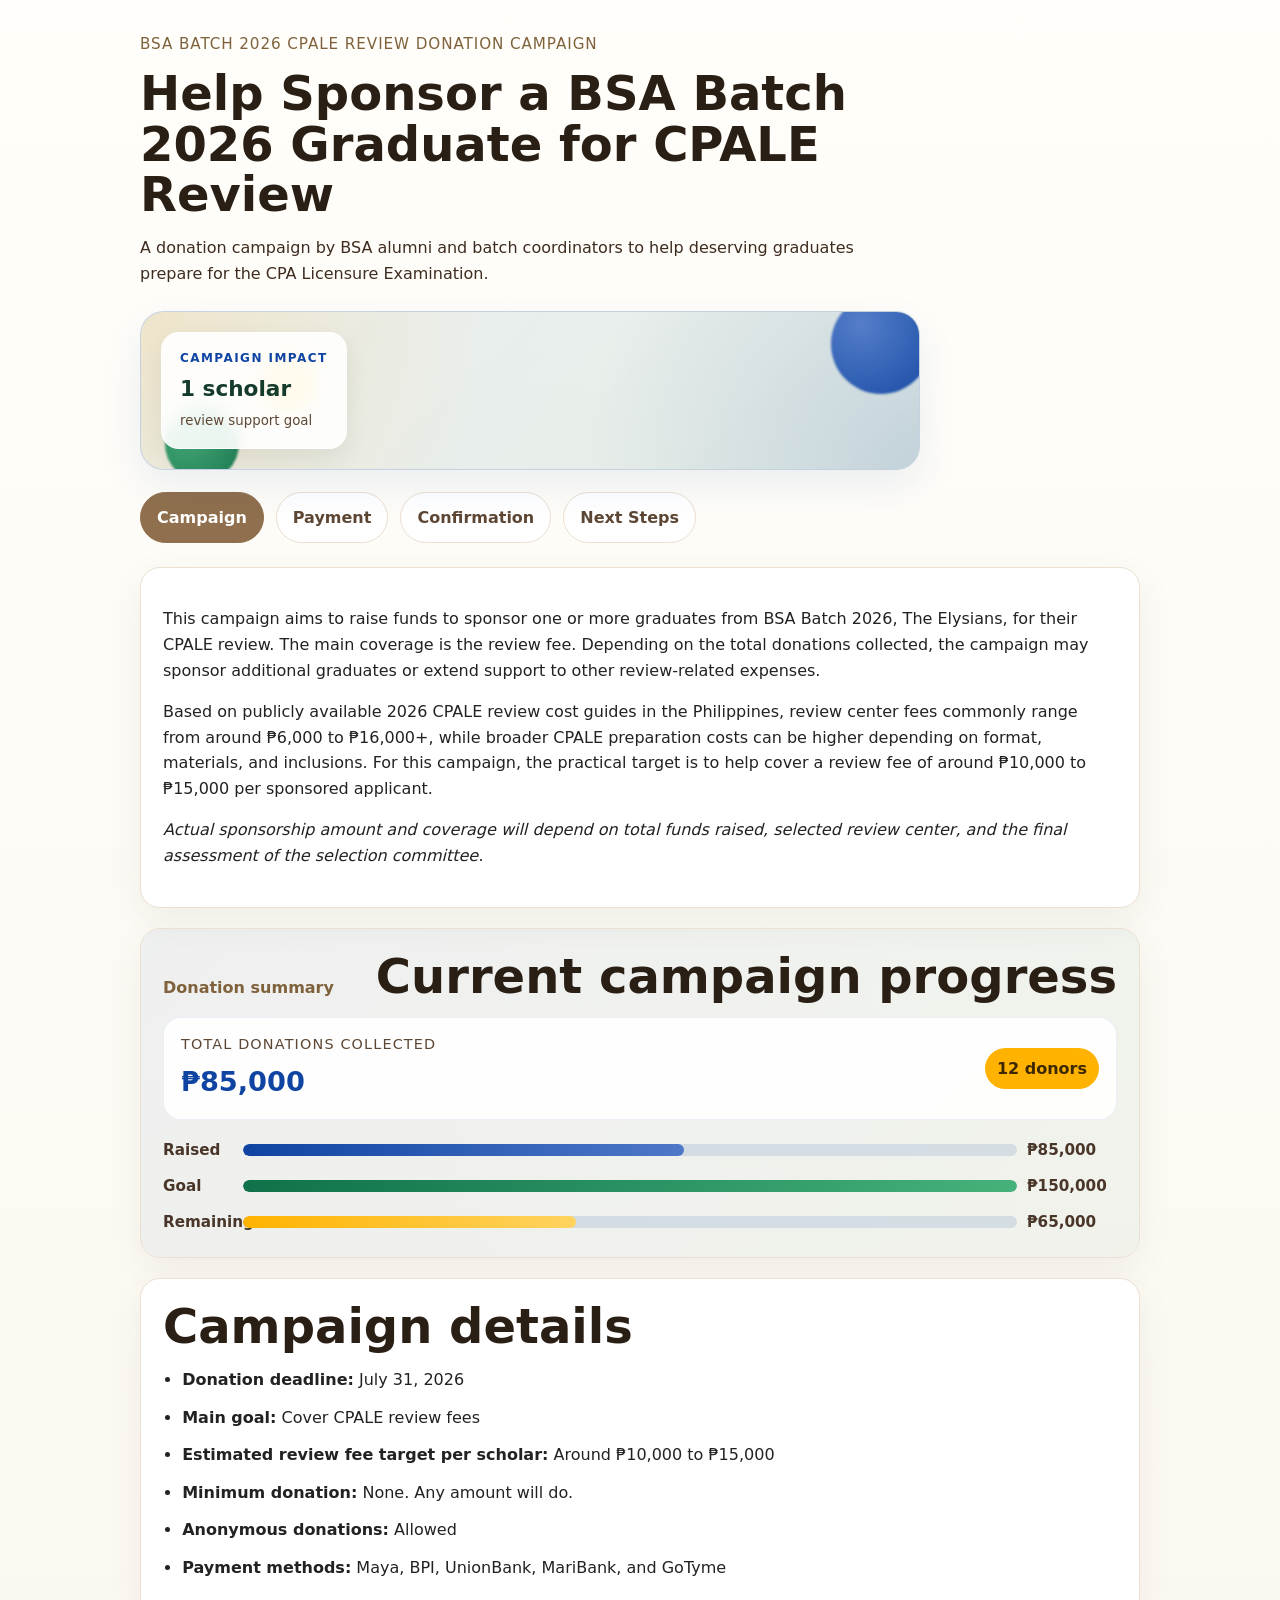
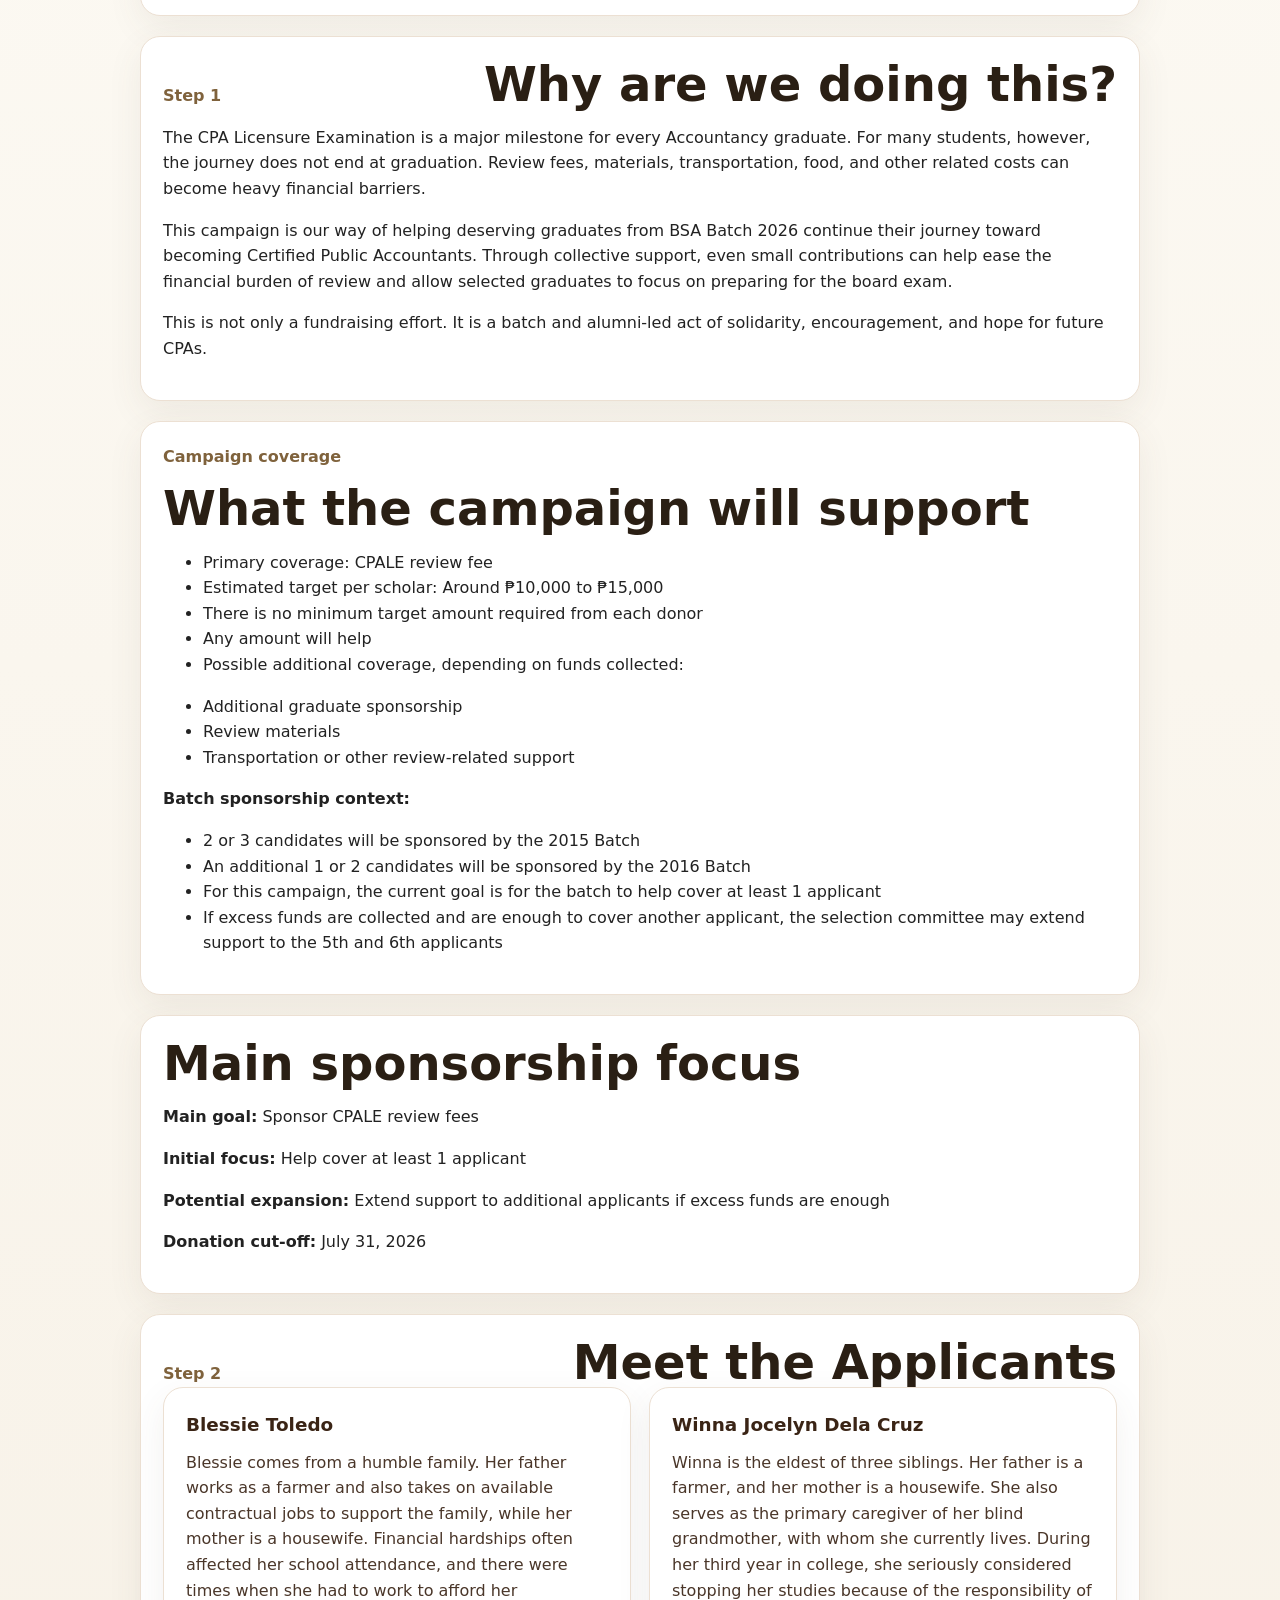
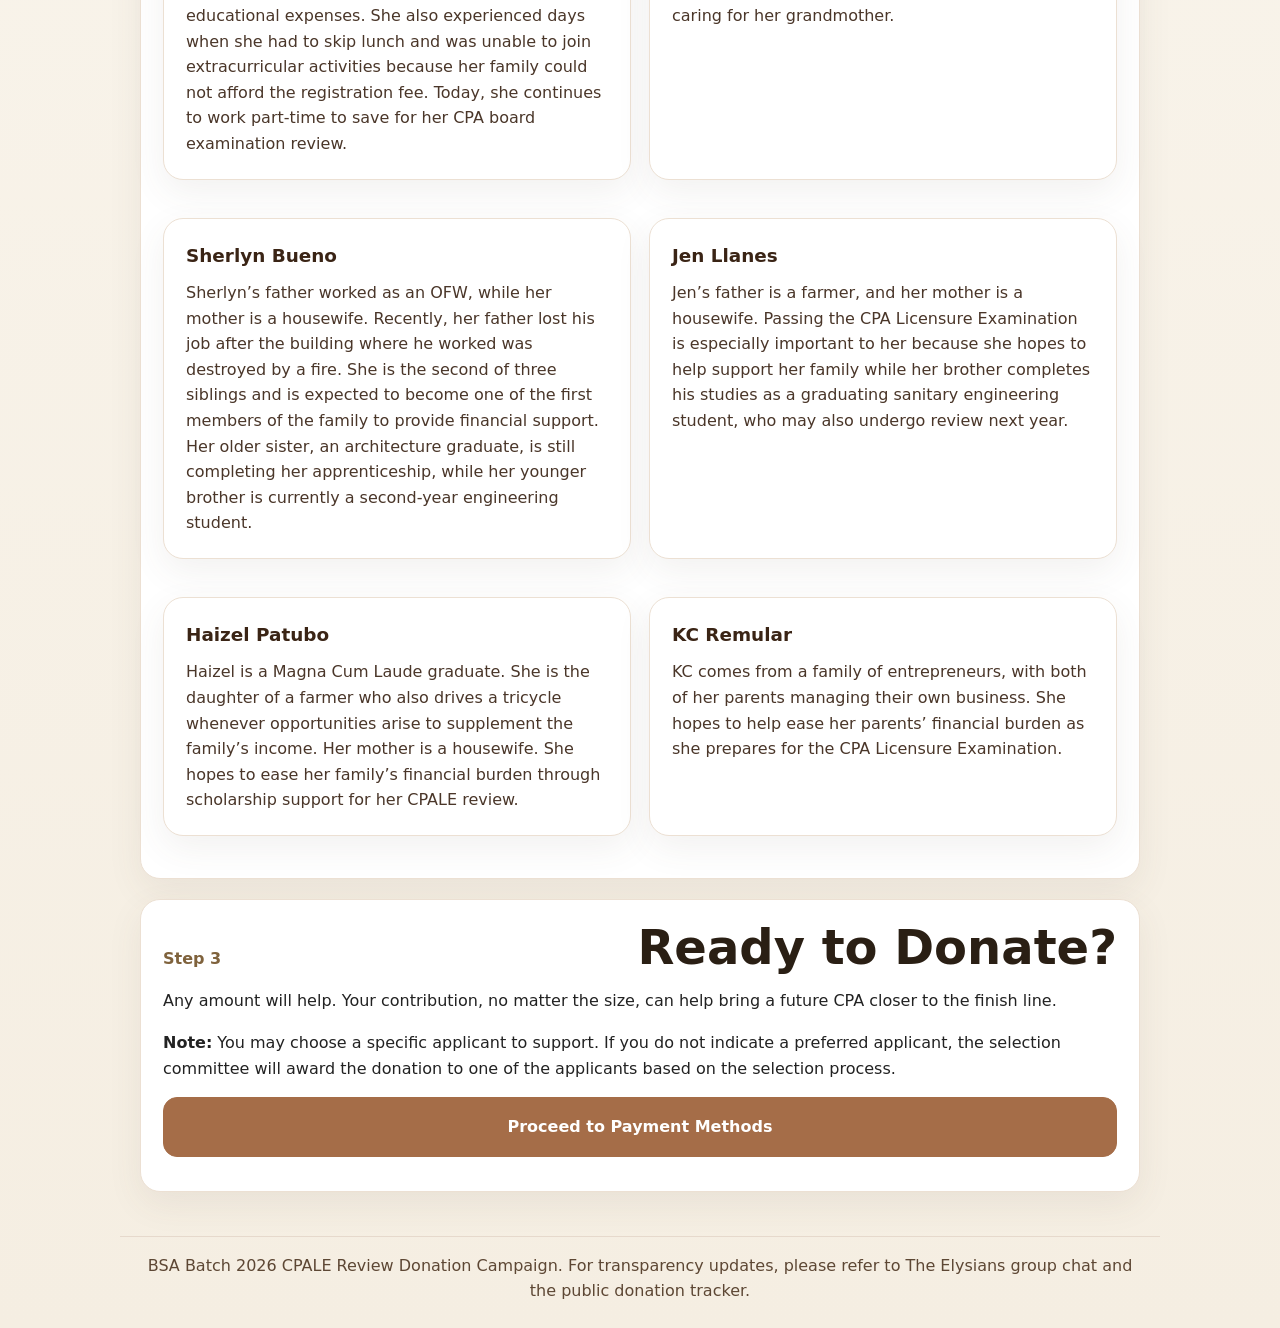
==== index.html @ ae60ab7c "Add donation summary section with progress indicators and styling" ====
<!DOCTYPE html>
<html lang="en">
<head>
  <meta charset="UTF-8" />
  <meta name="viewport" content="width=device-width, initial-scale=1.0" />
  <title>BSA Batch 2026 CPALE Review Donation Campaign</title>
  <link rel="stylesheet" href="styles.css" />
</head>
<body>
  <header class="page-header">
    <div class="page-brand">
      <p class="eyebrow">BSA Batch 2026 CPALE Review Donation Campaign</p>
      <h1>Help Sponsor a BSA Batch 2026 Graduate for CPALE Review</h1>
      <p class="lead">A donation campaign by BSA alumni and batch coordinators to help deserving graduates prepare for the CPA Licensure Examination.</p>

      <div class="hero-graphic" aria-hidden="true">
        <div class="hero-graphic__orb hero-graphic__orb--blue"></div>
        <div class="hero-graphic__orb hero-graphic__orb--green"></div>
        <div class="hero-graphic__orb hero-graphic__orb--gold"></div>
        <div class="hero-graphic__panel">
          <span class="panel-label">Campaign impact</span>
          <strong>1 scholar</strong>
          <small>review support goal</small>
        </div>
      </div>
    </div>
    <nav class="page-nav" aria-label="Primary site navigation">
      <a href="index.html" class="active">Campaign</a>
      <a href="payment.html">Payment</a>
      <a href="confirmation.html">Confirmation</a>
      <a href="next-steps.html">Next Steps</a>
    </nav>
  </header>

  <main class="page-content">
    <section class="info-card">
      <p>This campaign aims to raise funds to sponsor one or more graduates from BSA Batch 2026, The Elysians, for their CPALE review. The main coverage is the review fee. Depending on the total donations collected, the campaign may sponsor additional graduates or extend support to other review-related expenses.</p>
      <p>Based on publicly available 2026 CPALE review cost guides in the Philippines, review center fees commonly range from around ₱6,000 to ₱16,000+, while broader CPALE preparation costs can be higher depending on format, materials, and inclusions. For this campaign, the practical target is to help cover a review fee of around ₱10,000 to ₱15,000 per sponsored applicant.</p>
      <p><em>Actual sponsorship amount and coverage will depend on total funds raised, selected review center, and the final assessment of the selection committee.</em></p>
    </section>

    <section class="section-card donation-summary">
      <div class="section-header">
        <span class="step-label">Donation summary</span>
        <h2>Current campaign progress</h2>
      </div>
      <div class="summary-highlight">
        <div>
          <p class="summary-label">Total donations collected</p>
          <h3>₱85,000</h3>
        </div>
        <div class="summary-pill">12 donors</div>
      </div>

      <div class="summary-chart" aria-label="Donation progress bars">
        <div class="summary-row">
          <span>Raised</span>
          <div class="bar-track"><div class="bar-fill bar-fill--blue" style="width: 57%"></div></div>
          <strong>₱85,000</strong>
        </div>
        <div class="summary-row">
          <span>Goal</span>
          <div class="bar-track"><div class="bar-fill bar-fill--green" style="width: 100%"></div></div>
          <strong>₱150,000</strong>
        </div>
        <div class="summary-row">
          <span>Remaining</span>
          <div class="bar-track"><div class="bar-fill bar-fill--gold" style="width: 43%"></div></div>
          <strong>₱65,000</strong>
        </div>
      </div>
    </section>

    <section class="info-card">
      <h2>Campaign details</h2>
      <ul>
        <li><strong>Donation deadline:</strong> July 31, 2026</li>
        <li><strong>Main goal:</strong> Cover CPALE review fees</li>
        <li><strong>Estimated review fee target per scholar:</strong> Around ₱10,000 to ₱15,000</li>
        <li><strong>Minimum donation:</strong> None. Any amount will do.</li>
        <li><strong>Anonymous donations:</strong> Allowed</li>
        <li><strong>Payment methods:</strong> Maya, BPI, UnionBank, MariBank, and GoTyme</li>
      </ul>
    </section>

    <section class="section-card">
      <div class="section-header">
        <span class="step-label">Step 1</span>
        <h2>Why are we doing this?</h2>
      </div>
      <p>The CPA Licensure Examination is a major milestone for every Accountancy graduate. For many students, however, the journey does not end at graduation. Review fees, materials, transportation, food, and other related costs can become heavy financial barriers.</p>
      <p>This campaign is our way of helping deserving graduates from BSA Batch 2026 continue their journey toward becoming Certified Public Accountants. Through collective support, even small contributions can help ease the financial burden of review and allow selected graduates to focus on preparing for the board exam.</p>
      <p>This is not only a fundraising effort. It is a batch and alumni-led act of solidarity, encouragement, and hope for future CPAs.</p>
    </section>

    <section class="section-card">
      <div class="section-header">
        <span class="step-label">Campaign coverage</span>
        <h2>What the campaign will support</h2>
      </div>
      <ul>
        <li>Primary coverage: CPALE review fee</li>
        <li>Estimated target per scholar: Around ₱10,000 to ₱15,000</li>
        <li>There is no minimum target amount required from each donor</li>
        <li>Any amount will help</li>
        <li>Possible additional coverage, depending on funds collected:</li>
      </ul>
      <ul>
        <li>Additional graduate sponsorship</li>
        <li>Review materials</li>
        <li>Transportation or other review-related support</li>
      </ul>
      <p><strong>Batch sponsorship context:</strong></p>
      <ul>
        <li>2 or 3 candidates will be sponsored by the 2015 Batch</li>
        <li>An additional 1 or 2 candidates will be sponsored by the 2016 Batch</li>
        <li>For this campaign, the current goal is for the batch to help cover at least 1 applicant</li>
        <li>If excess funds are collected and are enough to cover another applicant, the selection committee may extend support to the 5th and 6th applicants</li>
      </ul>
    </section>

    <section class="info-card">
      <h2>Main sponsorship focus</h2>
      <p><strong>Main goal:</strong> Sponsor CPALE review fees</p>
      <p><strong>Initial focus:</strong> Help cover at least 1 applicant</p>
      <p><strong>Potential expansion:</strong> Extend support to additional applicants if excess funds are enough</p>
      <p><strong>Donation cut-off:</strong> July 31, 2026</p>
    </section>

    <section class="section-card">
      <div class="section-header">
        <span class="step-label">Step 2</span>
        <h2>Meet the Applicants</h2>
      </div>
      <div class="applicant-grid">
        <article class="applicant-card">
          <h3>Blessie Toledo</h3>
          <p>Blessie comes from a humble family. Her father works as a farmer and also takes on available contractual jobs to support the family, while her mother is a housewife. Financial hardships often affected her school attendance, and there were times when she had to work to afford her educational expenses. She also experienced days when she had to skip lunch and was unable to join extracurricular activities because her family could not afford the registration fee. Today, she continues to work part-time to save for her CPA board examination review.</p>
        </article>
        <article class="applicant-card">
          <h3>Winna Jocelyn Dela Cruz</h3>
          <p>Winna is the eldest of three siblings. Her father is a farmer, and her mother is a housewife. She also serves as the primary caregiver of her blind grandmother, with whom she currently lives. During her third year in college, she seriously considered stopping her studies because of the responsibility of caring for her grandmother.</p>
        </article>
        <article class="applicant-card">
          <h3>Sherlyn Bueno</h3>
          <p>Sherlyn’s father worked as an OFW, while her mother is a housewife. Recently, her father lost his job after the building where he worked was destroyed by a fire. She is the second of three siblings and is expected to become one of the first members of the family to provide financial support. Her older sister, an architecture graduate, is still completing her apprenticeship, while her younger brother is currently a second-year engineering student.</p>
        </article>
        <article class="applicant-card">
          <h3>Jen Llanes</h3>
          <p>Jen’s father is a farmer, and her mother is a housewife. Passing the CPA Licensure Examination is especially important to her because she hopes to help support her family while her brother completes his studies as a graduating sanitary engineering student, who may also undergo review next year.</p>
        </article>
        <article class="applicant-card">
          <h3>Haizel Patubo</h3>
          <p>Haizel is a Magna Cum Laude graduate. She is the daughter of a farmer who also drives a tricycle whenever opportunities arise to supplement the family’s income. Her mother is a housewife. She hopes to ease her family’s financial burden through scholarship support for her CPALE review.</p>
        </article>
        <article class="applicant-card">
          <h3>KC Remular</h3>
          <p>KC comes from a family of entrepreneurs, with both of her parents managing their own business. She hopes to help ease her parents’ financial burden as she prepares for the CPA Licensure Examination.</p>
        </article>
      </div>
    </section>

    <section class="section-card">
      <div class="section-header">
        <span class="step-label">Step 3</span>
        <h2>Ready to Donate?</h2>
      </div>
      <p>Any amount will help. Your contribution, no matter the size, can help bring a future CPA closer to the finish line.</p>
      <p><strong>Note:</strong> You may choose a specific applicant to support. If you do not indicate a preferred applicant, the selection committee will award the donation to one of the applicants based on the selection process.</p>
      <div class="button-group">
        <a class="primary-button" href="payment.html">Proceed to Payment Methods</a>
      </div>
    </section>
  </main>

  <footer class="site-footer">
    <p>BSA Batch 2026 CPALE Review Donation Campaign. For transparency updates, please refer to The Elysians group chat and the public donation tracker.</p>
  </footer>
  <script src="script.js"></script>
</body>
</html>
---- styles.css ----
:root {
  color-scheme: light;
  font-family: Inter, system-ui, -apple-system, BlinkMacSystemFont, "Segoe UI", sans-serif;
  font-size: 16px;
  line-height: 1.6;
  color: #222;
  background: #faf7f0;
}

* {
  box-sizing: border-box;
}

body {
  margin: 0;
  min-height: 100vh;
  background: linear-gradient(180deg, #fffefa 0%, #f5eee2 100%);
}

img {
  max-width: 100%;
  display: block;
}

a {
  color: inherit;
  text-decoration: none;
}

.page-header,
.page-content,
.site-footer {
  width: min(100%, 1040px);
  margin: 0 auto;
  padding: 24px 20px;
}

.page-header {
  padding-top: 32px;
}

.page-brand {
  max-width: 780px;
}

.hero-graphic {
  position: relative;
  display: flex;
  align-items: center;
  margin-top: 24px;
  padding: 20px;
  min-height: 150px;
  border: 1px solid rgba(15, 68, 162, 0.16);
  border-radius: 24px;
  background: linear-gradient(135deg, rgba(15, 68, 162, 0.08), rgba(15, 113, 73, 0.1));
  overflow: hidden;
  box-shadow: 0 16px 40px rgba(15, 68, 162, 0.08);
}

.hero-graphic::before {
  content: "";
  position: absolute;
  inset: 0;
  background: radial-gradient(circle at top left, rgba(255, 179, 0, 0.16), transparent 44%), radial-gradient(circle at bottom right, rgba(15, 68, 162, 0.16), transparent 42%);
  pointer-events: none;
}

.hero-graphic__orb {
  position: absolute;
  border-radius: 50%;
  opacity: 0.95;
  filter: blur(1px);
}

.hero-graphic__orb--blue {
  top: -18px;
  right: -12px;
  width: 100px;
  height: 100px;
  background: radial-gradient(circle at 30% 30%, #4e78c8, #0f44a2);
}

.hero-graphic__orb--green {
  bottom: -12px;
  left: 24px;
  width: 74px;
  height: 74px;
  background: radial-gradient(circle at 30% 30%, #43b27b, #0f7149);
}

.hero-graphic__orb--gold {
  top: 42px;
  left: 118px;
  width: 58px;
  height: 58px;
  background: radial-gradient(circle at 30% 30%, #ffd35f, #ffb300);
}

.hero-graphic__panel {
  position: relative;
  z-index: 1;
  display: inline-flex;
  flex-direction: column;
  gap: 4px;
  padding: 16px 18px;
  border-radius: 18px;
  border: 1px solid rgba(255, 255, 255, 0.75);
  background: rgba(255, 255, 255, 0.9);
  backdrop-filter: blur(8px);
  box-shadow: 0 10px 24px rgba(34, 34, 34, 0.08);
}

.panel-label {
  font-size: 0.75rem;
  font-weight: 700;
  letter-spacing: 0.12em;
  text-transform: uppercase;
  color: #0f44a2;
}

.hero-graphic__panel strong {
  font-size: 1.35rem;
  color: #153b2b;
}

.hero-graphic__panel small {
  color: #5d4734;
}

.eyebrow {
  margin: 0 0 12px;
  color: #7f623c;
  font-size: 0.95rem;
  letter-spacing: 0.06em;
  text-transform: uppercase;
}

.page-header h1,
.page-content h2 {
  margin: 0 0 16px;
  color: #2a1f14;
  font-size: clamp(2rem, 4vw, 3rem);
  line-height: 1.05;
}

.lead {
  margin: 0;
  color: #3e2c20;
  max-width: 740px;
  font-size: 1rem;
}

.page-nav {
  display: flex;
  flex-wrap: wrap;
  gap: 12px;
  margin-top: 22px;
}

.page-nav a {
  padding: 12px 16px;
  border-radius: 999px;
  background: #fff;
  border: 1px solid #ebdfd2;
  color: #5d4734;
  font-weight: 600;
}

.page-nav a.active,
.page-nav a:hover {
  background: #8f6f4d;
  color: #fff;
  border-color: #8f6f4d;
}

.page-content {
  padding-bottom: 24px;
}

.info-card,
.note-card,
.section-card,
.qr-card,
.contact-card,
.applicant-card {
  background: #fff;
  border: 1px solid #ece0d3;
  border-radius: 20px;
  box-shadow: 0 12px 35px rgba(84, 74, 67, 0.08);
  padding: 22px;
  margin-bottom: 20px;
}

.info-card h2,
.faq-section h2 {
  margin-top: 0;
}

.info-card ol,
.info-card ul,
.faq-answer {
  margin: 0;
  padding-left: 1.2rem;
}

.info-card li {
  margin-bottom: 0.75rem;
}

.card-grid,
.qr-grid,
.contact-grid,
.applicant-grid {
  display: grid;
  gap: 18px;
}

.applicant-grid {
  grid-template-columns: 1fr;
}

.qr-grid,
.contact-grid {
  grid-template-columns: 1fr;
}

.qr-card.large-card {
  text-align: center;
}

.qr-card img {
  border-radius: 16px;
  background: #f5efe6;
  margin-bottom: 16px;
  width: 100%;
  max-height: 340px;
  object-fit: contain;
}

.applicant-card h3,
.contact-card h3,
.qr-card h3 {
  margin: 0 0 10px;
  font-size: 1.15rem;
  color: #3a2415;
}

.applicant-card p,
.contact-card p,
.qr-card p,
.note-card p,
.faq-answer {
  margin: 0;
  color: #4a3629;
  font-size: 1rem;
}

.section-header {
  display: flex;
  justify-content: space-between;
  align-items: baseline;
  flex-wrap: wrap;
  gap: 14px;
}

.section-header h2 {
  margin-bottom: 0;
}

.step-label {
  color: #7f623c;
  font-weight: 700;
}

.button-group {
  display: flex;
  flex-direction: column;
  gap: 14px;
  margin: 10px 0 12px;
}

.donation-summary {
  background: linear-gradient(135deg, rgba(15, 68, 162, 0.06), rgba(15, 113, 73, 0.05));
}

.summary-highlight {
  display: flex;
  justify-content: space-between;
  align-items: center;
  gap: 16px;
  padding: 16px 18px;
  margin: 16px 0 18px;
  border-radius: 18px;
  background: rgba(255, 255, 255, 0.92);
  box-shadow: inset 0 0 0 1px rgba(15, 68, 162, 0.08);
}

.summary-label {
  margin: 0 0 4px;
  color: #5d4734;
  font-size: 0.9rem;
  text-transform: uppercase;
  letter-spacing: 0.08em;
}

.summary-highlight h3 {
  margin: 0;
  font-size: 1.7rem;
  color: #0f44a2;
}

.summary-pill {
  display: inline-flex;
  align-items: center;
  justify-content: center;
  padding: 8px 12px;
  border-radius: 999px;
  background: #ffb300;
  color: #3d2800;
  font-weight: 700;
  white-space: nowrap;
}

.summary-chart {
  display: grid;
  gap: 12px;
}

.summary-row {
  display: grid;
  grid-template-columns: 70px 1fr 90px;
  align-items: center;
  gap: 10px;
  font-size: 0.95rem;
  color: #4a3629;
}

.summary-row span {
  font-weight: 600;
}

.bar-track {
  width: 100%;
  height: 12px;
  border-radius: 999px;
  background: rgba(15, 68, 162, 0.12);
  overflow: hidden;
}

.bar-fill {
  display: block;
  height: 100%;
  border-radius: inherit;
}

.bar-fill--blue {
  background: linear-gradient(90deg, #0f44a2, #4e78c8);
}

.bar-fill--green {
  background: linear-gradient(90deg, #0f7149, #45b27b);
}

.bar-fill--gold {
  background: linear-gradient(90deg, #ffb300, #ffd35f);
}

.primary-button,
.secondary-button {
  display: inline-flex;
  align-items: center;
  justify-content: center;
  padding: 16px 20px;
  border-radius: 14px;
  font-weight: 700;
  text-align: center;
  min-height: 52px;
}

.primary-button {
  background: #a56d48;
  color: #fff;
  border: 1px solid #a56d48;
}

.secondary-button {
  background: #fff;
  color: #5d4734;
  border: 1px solid #d3b8a1;
}

.primary-button:hover,
.secondary-button:hover {
  opacity: 0.95;
}

.site-footer {
  text-align: center;
  color: #5d4734;
  border-top: 1px solid #e6d9cc;
  padding-top: 16px;
}

.faq-section {
  margin-top: 10px;
}

.faq-item {
  margin-bottom: 12px;
  border-radius: 16px;
  background: #fff;
  border: 1px solid #e8dbcf;
}

.faq-item button {
  width: 100%;
  padding: 18px 20px;
  border: none;
  border-radius: 16px;
  background: #f6ede4;
  color: #3c2718;
  font-size: 1rem;
  text-align: left;
  cursor: pointer;
}

.faq-item button:focus {
  outline: 3px solid #d1b39a;
}

.faq-answer {
  overflow: hidden;
  max-height: 0;
  transition: max-height 0.28s ease-in-out, padding 0.28s ease-in-out;
  padding: 0 20px;
}

.faq-item.open .faq-answer {
  max-height: 420px;
  padding: 14px 20px 20px;
}

footer.site-footer p {
  margin: 0;
}

@media (min-width: 760px) {
  .applicant-grid {
    grid-template-columns: repeat(2, minmax(0, 1fr));
  }

  .qr-grid,
  .contact-grid {
    grid-template-columns: repeat(2, minmax(0, 1fr));
  }

  .page-nav {
    justify-content: flex-start;
  }
}

@media (min-width: 1000px) {
  .qr-grid,
  .contact-grid {
    grid-template-columns: repeat(3, minmax(0, 1fr));
  }

  .page-content {
    padding-top: 0;
  }
}
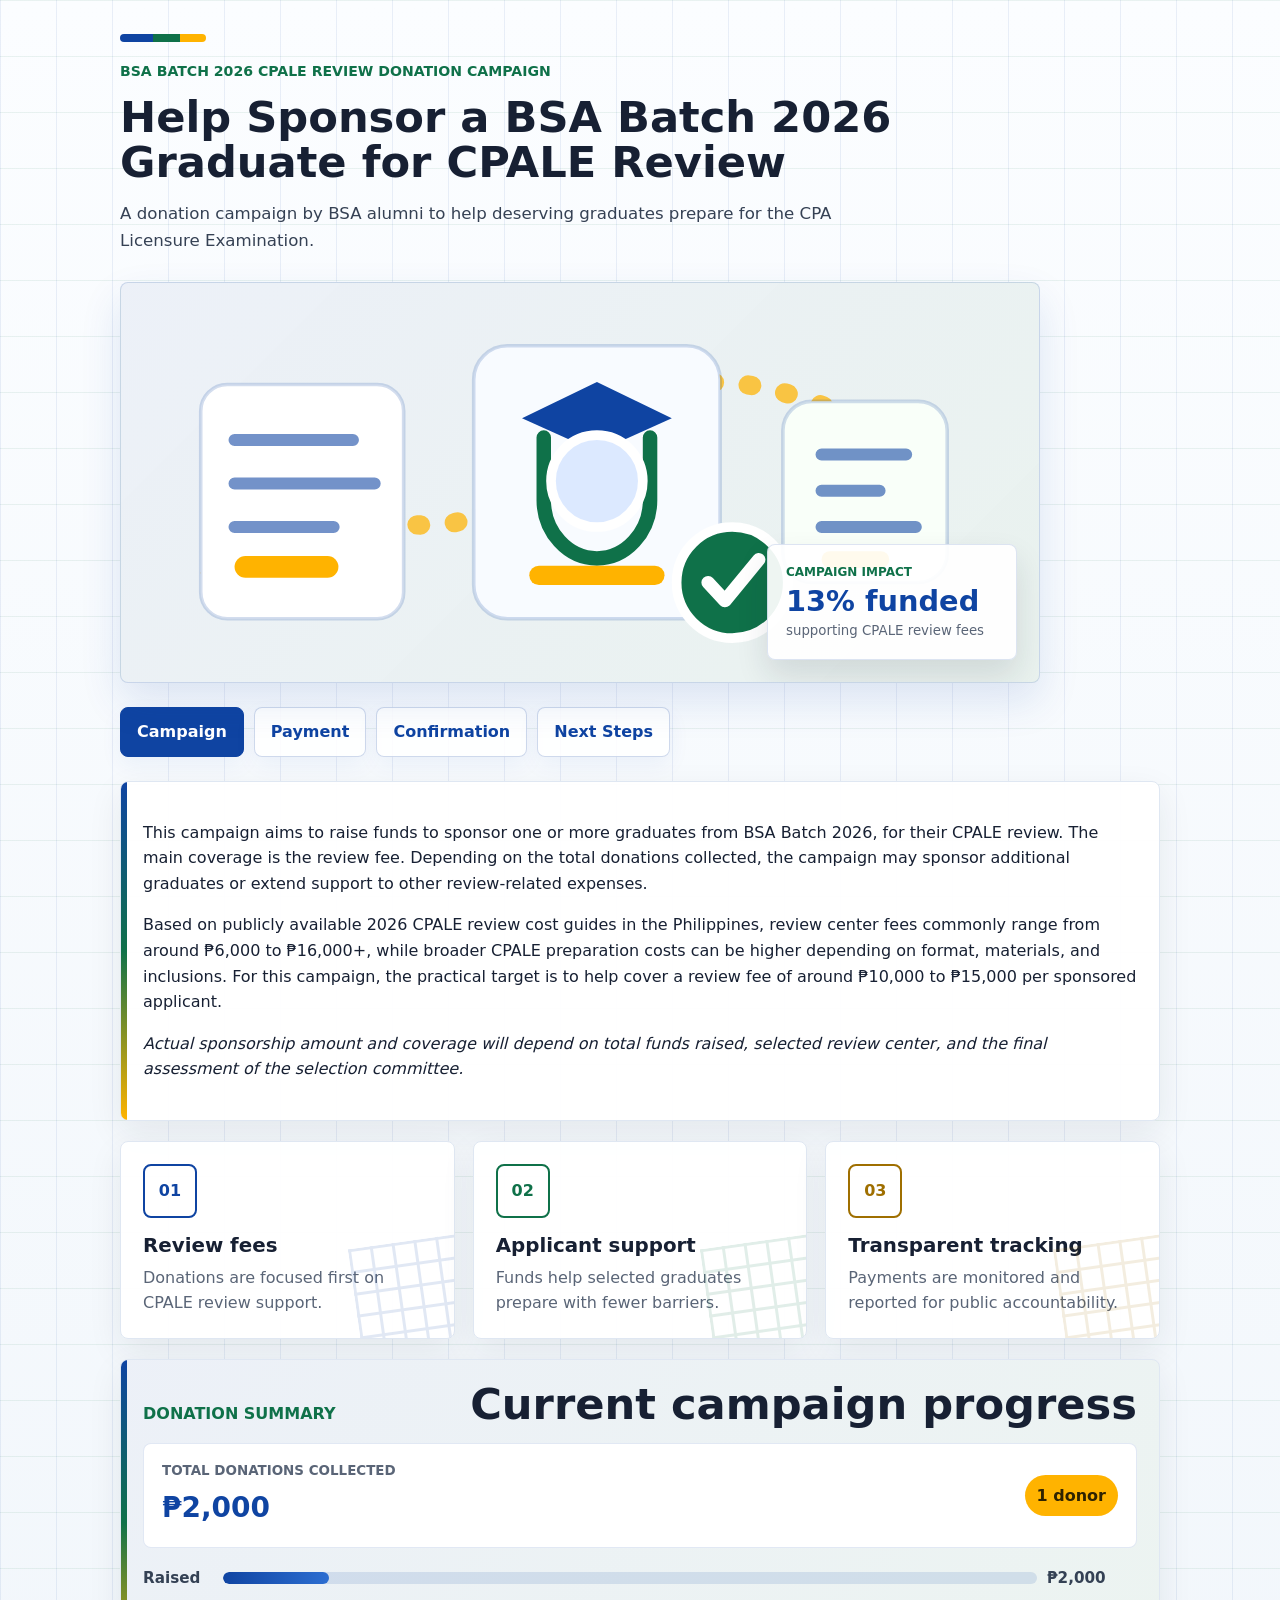
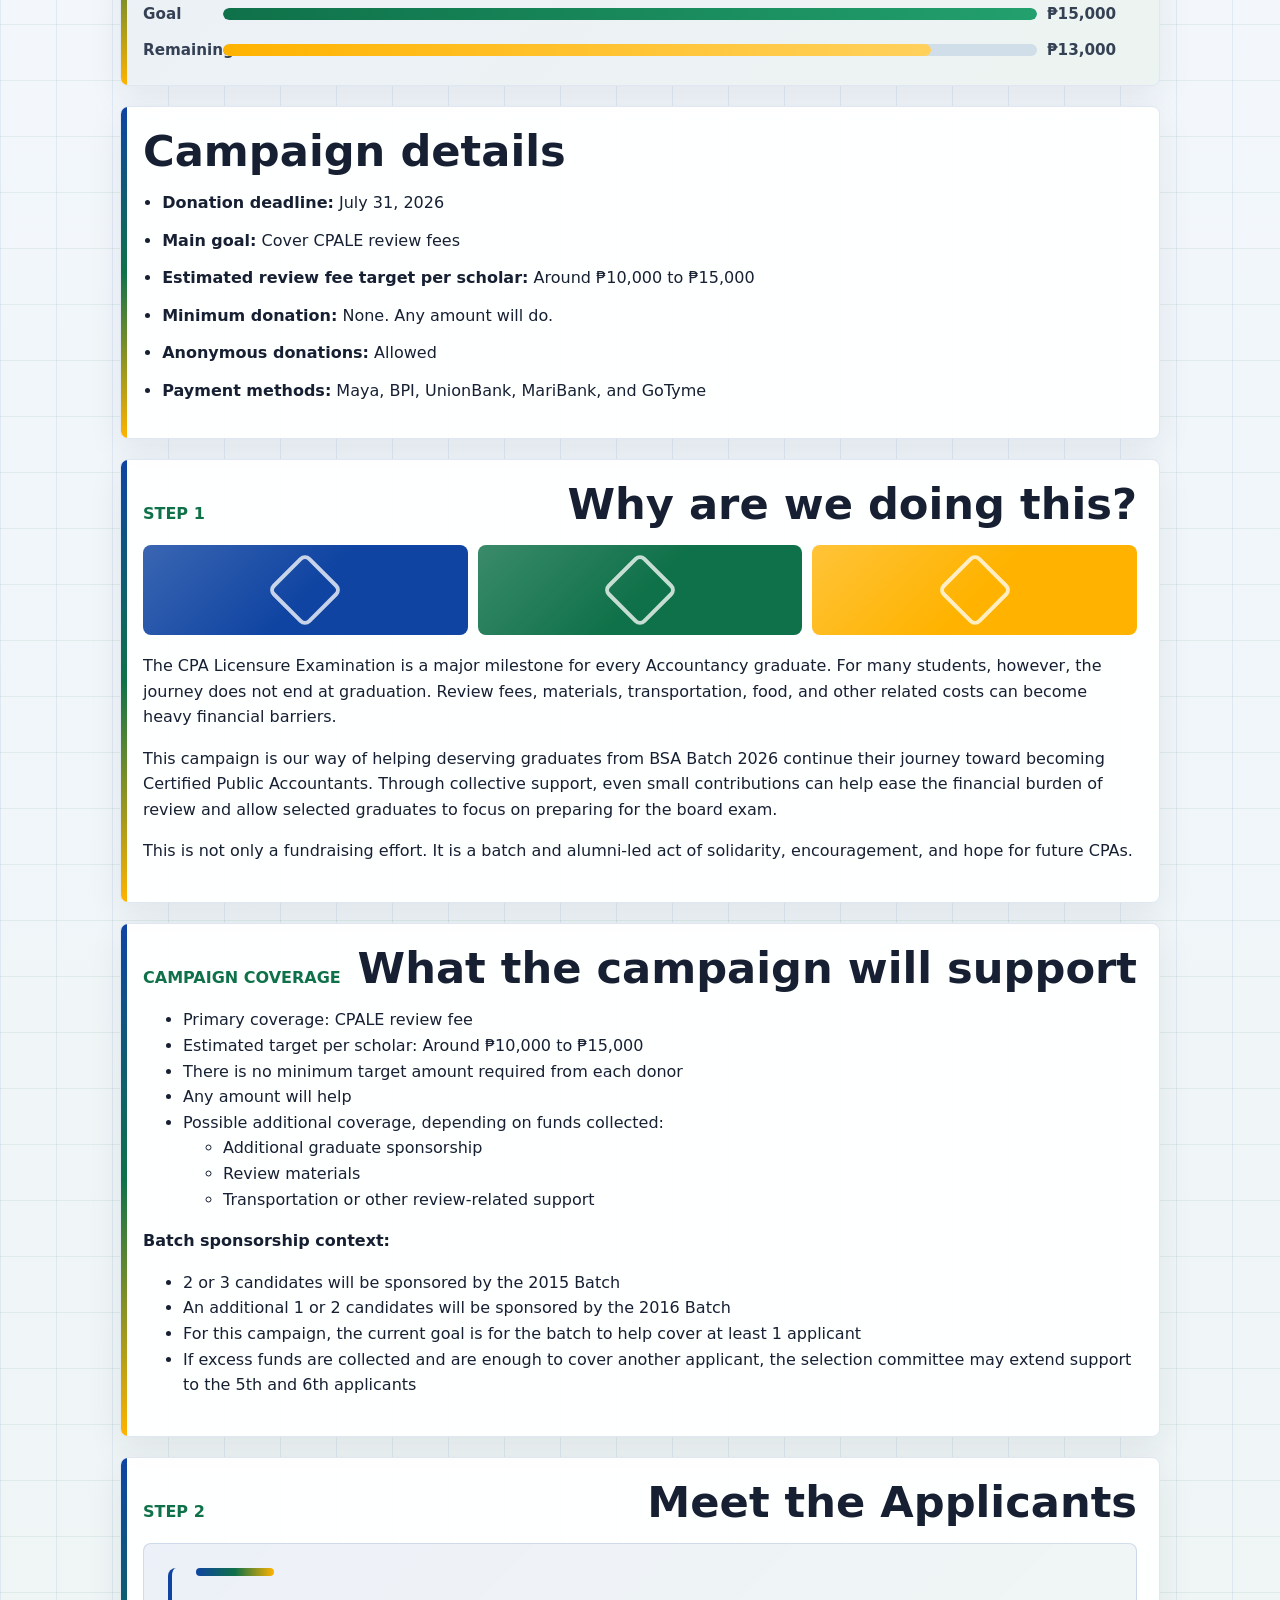
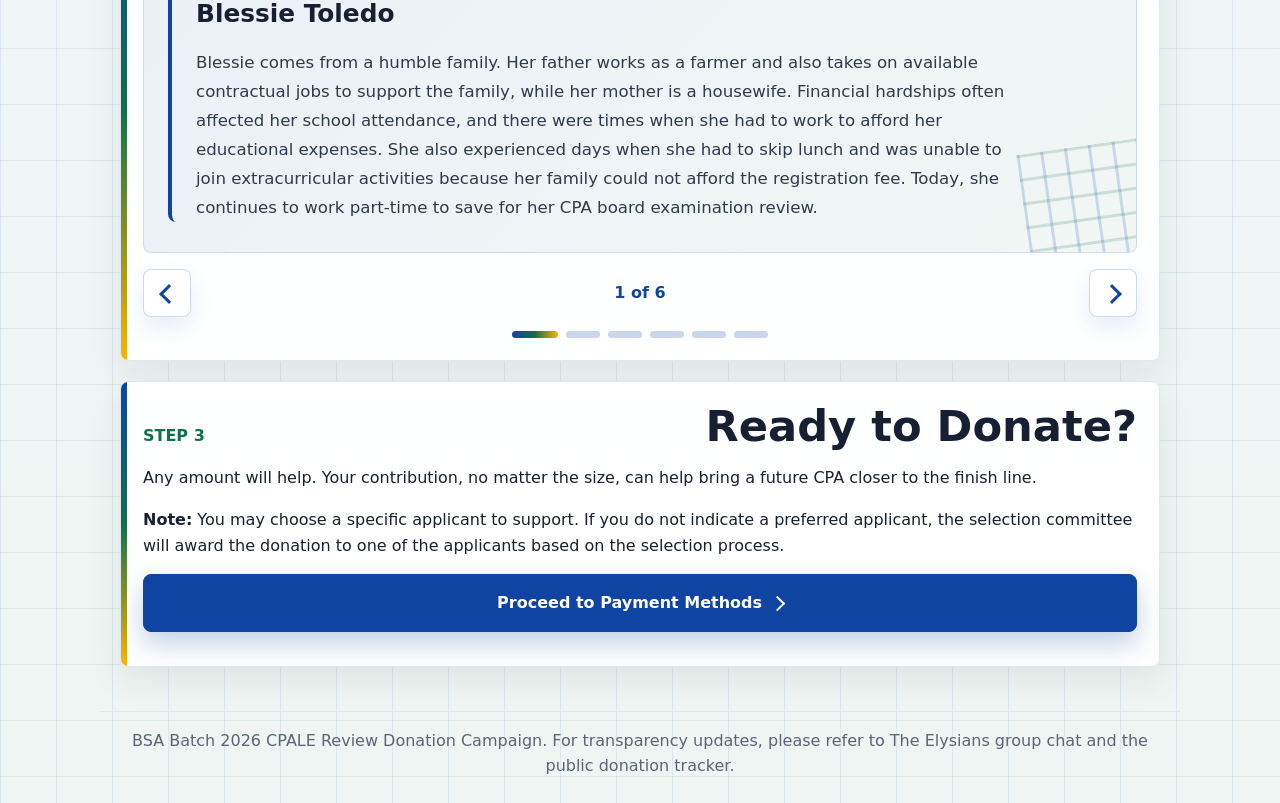
==== commit f46a7920: "major updates" ====
--- a/index.html
+++ b/index.html
@@ -11,16 +11,51 @@
     <div class="page-brand">
       <p class="eyebrow">BSA Batch 2026 CPALE Review Donation Campaign</p>
       <h1>Help Sponsor a BSA Batch 2026 Graduate for CPALE Review</h1>
-      <p class="lead">A donation campaign by BSA alumni and batch coordinators to help deserving graduates prepare for the CPA Licensure Examination.</p>
-
-      <div class="hero-graphic" aria-hidden="true">
-        <div class="hero-graphic__orb hero-graphic__orb--blue"></div>
-        <div class="hero-graphic__orb hero-graphic__orb--green"></div>
-        <div class="hero-graphic__orb hero-graphic__orb--gold"></div>
-        <div class="hero-graphic__panel">
+      <p class="lead">A donation campaign by BSA alumni to help deserving graduates prepare for the CPA Licensure Examination.</p>
+
+      <div class="hero-graphic campaign-graphic" aria-hidden="true">
+        <svg class="campaign-graphic__art" viewBox="0 0 760 330" focusable="false">
+          <defs>
+            <linearGradient id="heroBlue" x1="0" y1="0" x2="1" y2="1">
+              <stop offset="0%" stop-color="#0f44a2" />
+              <stop offset="100%" stop-color="#2d6ed1" />
+            </linearGradient>
+            <linearGradient id="heroGreen" x1="0" y1="0" x2="1" y2="1">
+              <stop offset="0%" stop-color="#0f7149" />
+              <stop offset="100%" stop-color="#22a06d" />
+            </linearGradient>
+            <linearGradient id="heroGold" x1="0" y1="0" x2="1" y2="1">
+              <stop offset="0%" stop-color="#ffb300" />
+              <stop offset="100%" stop-color="#ffd15c" />
+            </linearGradient>
+          </defs>
+          <path class="campaign-graphic__path" d="M74 240 C180 128 244 263 346 156 S536 70 672 146" />
+          <g class="campaign-graphic__paper">
+            <rect x="66" y="84" width="168" height="194" rx="22" />
+            <path d="M94 130h98M94 166h116M94 202h82" />
+            <rect x="94" y="226" width="86" height="18" rx="9" />
+          </g>
+          <g class="campaign-graphic__student">
+            <rect x="292" y="52" width="204" height="226" rx="28" />
+            <path class="campaign-graphic__cap" d="M332 112l62-30 62 30-62 28-62-28z" />
+            <path class="campaign-graphic__gown" d="M350 128v52c0 26 20 48 44 48s44-22 44-48v-52" />
+            <circle cx="394" cy="164" r="38" />
+            <path class="campaign-graphic__book" d="M346 242h96" />
+          </g>
+          <g class="campaign-graphic__badge">
+            <circle cx="506" cy="248" r="46" />
+            <path d="M486 248l14 15 28-34" />
+          </g>
+          <g class="campaign-graphic__fund">
+            <rect x="548" y="98" width="136" height="150" rx="24" />
+            <path d="M580 142h70M580 172h48M580 202h78" />
+            <rect x="580" y="222" width="56" height="14" rx="7" />
+          </g>
+        </svg>
+        <div class="campaign-graphic__stats">
           <span class="panel-label">Campaign impact</span>
-          <strong>1 scholar</strong>
-          <small>review support goal</small>
+          <strong data-summary-hero-funded>13% funded</strong>
+          <small>supporting CPALE review fees</small>
         </div>
       </div>
     </div>
@@ -34,12 +69,34 @@
 
   <main class="page-content">
     <section class="info-card">
-      <p>This campaign aims to raise funds to sponsor one or more graduates from BSA Batch 2026, The Elysians, for their CPALE review. The main coverage is the review fee. Depending on the total donations collected, the campaign may sponsor additional graduates or extend support to other review-related expenses.</p>
+      <p>This campaign aims to raise funds to sponsor one or more graduates from BSA Batch 2026, for their CPALE review. The main coverage is the review fee. Depending on the total donations collected, the campaign may sponsor additional graduates or extend support to other review-related expenses.</p>
       <p>Based on publicly available 2026 CPALE review cost guides in the Philippines, review center fees commonly range from around ₱6,000 to ₱16,000+, while broader CPALE preparation costs can be higher depending on format, materials, and inclusions. For this campaign, the practical target is to help cover a review fee of around ₱10,000 to ₱15,000 per sponsored applicant.</p>
       <p><em>Actual sponsorship amount and coverage will depend on total funds raised, selected review center, and the final assessment of the selection committee.</em></p>
     </section>
 
-    <section class="section-card donation-summary">
+    <section class="impact-strip" aria-label="Campaign focus areas">
+      <article class="impact-tile impact-tile--blue">
+        <span class="impact-icon" aria-hidden="true">01</span>
+        <h2>Review fees</h2>
+        <p>Donations are focused first on CPALE review support.</p>
+      </article>
+      <article class="impact-tile impact-tile--green">
+        <span class="impact-icon" aria-hidden="true">02</span>
+        <h2>Applicant support</h2>
+        <p>Funds help selected graduates prepare with fewer barriers.</p>
+      </article>
+      <article class="impact-tile impact-tile--gold">
+        <span class="impact-icon" aria-hidden="true">03</span>
+        <h2>Transparent tracking</h2>
+        <p>Payments are monitored and reported for public accountability.</p>
+      </article>
+    </section>
+
+    <section
+      class="section-card donation-summary"
+      data-campaign-summary
+      data-summary-sheet-id="1NCDu4vf5ldidEKDF5uFNaji2lzUtTLyBfbOvtS2p-BQ"
+      data-summary-sheet-name="Summary">
       <div class="section-header">
         <span class="step-label">Donation summary</span>
         <h2>Current campaign progress</h2>
@@ -47,26 +104,26 @@
       <div class="summary-highlight">
         <div>
           <p class="summary-label">Total donations collected</p>
-          <h3>₱85,000</h3>
-        </div>
-        <div class="summary-pill">12 donors</div>
+          <h3 data-summary-total>₱2,000</h3>
+        </div>
+        <div class="summary-pill" data-summary-donors>1 donor</div>
       </div>
 
       <div class="summary-chart" aria-label="Donation progress bars">
         <div class="summary-row">
           <span>Raised</span>
-          <div class="bar-track"><div class="bar-fill bar-fill--blue" style="width: 57%"></div></div>
-          <strong>₱85,000</strong>
+          <div class="bar-track"><div class="bar-fill bar-fill--blue" style="width: 13%" data-summary-raised-bar></div></div>
+          <strong data-summary-raised>₱2,000</strong>
         </div>
         <div class="summary-row">
           <span>Goal</span>
-          <div class="bar-track"><div class="bar-fill bar-fill--green" style="width: 100%"></div></div>
-          <strong>₱150,000</strong>
+          <div class="bar-track"><div class="bar-fill bar-fill--green" style="width: 100%" data-summary-goal-bar></div></div>
+          <strong data-summary-goal>₱15,000</strong>
         </div>
         <div class="summary-row">
           <span>Remaining</span>
-          <div class="bar-track"><div class="bar-fill bar-fill--gold" style="width: 43%"></div></div>
-          <strong>₱65,000</strong>
+          <div class="bar-track"><div class="bar-fill bar-fill--gold" style="width: 87%" data-summary-remaining-bar></div></div>
+          <strong data-summary-remaining>₱13,000</strong>
         </div>
       </div>
     </section>
@@ -88,6 +145,11 @@
         <span class="step-label">Step 1</span>
         <h2>Why are we doing this?</h2>
       </div>
+      <div class="mission-graphic" aria-hidden="true">
+        <span></span>
+        <span></span>
+        <span></span>
+      </div>
       <p>The CPA Licensure Examination is a major milestone for every Accountancy graduate. For many students, however, the journey does not end at graduation. Review fees, materials, transportation, food, and other related costs can become heavy financial barriers.</p>
       <p>This campaign is our way of helping deserving graduates from BSA Batch 2026 continue their journey toward becoming Certified Public Accountants. Through collective support, even small contributions can help ease the financial burden of review and allow selected graduates to focus on preparing for the board exam.</p>
       <p>This is not only a fundraising effort. It is a batch and alumni-led act of solidarity, encouragement, and hope for future CPAs.</p>
@@ -104,12 +166,12 @@
         <li>There is no minimum target amount required from each donor</li>
         <li>Any amount will help</li>
         <li>Possible additional coverage, depending on funds collected:</li>
-      </ul>
-      <ul>
-        <li>Additional graduate sponsorship</li>
-        <li>Review materials</li>
-        <li>Transportation or other review-related support</li>
-      </ul>
+          <ul>
+            <li>Additional graduate sponsorship</li>
+            <li>Review materials</li>
+            <li>Transportation or other review-related support</li>
+          </ul>
+        </ul>
       <p><strong>Batch sponsorship context:</strong></p>
       <ul>
         <li>2 or 3 candidates will be sponsored by the 2015 Batch</li>
@@ -119,44 +181,46 @@
       </ul>
     </section>
 
-    <section class="info-card">
-      <h2>Main sponsorship focus</h2>
-      <p><strong>Main goal:</strong> Sponsor CPALE review fees</p>
-      <p><strong>Initial focus:</strong> Help cover at least 1 applicant</p>
-      <p><strong>Potential expansion:</strong> Extend support to additional applicants if excess funds are enough</p>
-      <p><strong>Donation cut-off:</strong> July 31, 2026</p>
-    </section>
-
     <section class="section-card">
       <div class="section-header">
         <span class="step-label">Step 2</span>
         <h2>Meet the Applicants</h2>
       </div>
-      <div class="applicant-grid">
-        <article class="applicant-card">
+      <div class="applicant-carousel" data-applicant-carousel>
+        <div class="applicant-carousel__viewport" aria-live="polite">
+          <div class="applicant-grid applicant-carousel__track">
+            <article class="applicant-card is-active" data-applicant-slide>
           <h3>Blessie Toledo</h3>
           <p>Blessie comes from a humble family. Her father works as a farmer and also takes on available contractual jobs to support the family, while her mother is a housewife. Financial hardships often affected her school attendance, and there were times when she had to work to afford her educational expenses. She also experienced days when she had to skip lunch and was unable to join extracurricular activities because her family could not afford the registration fee. Today, she continues to work part-time to save for her CPA board examination review.</p>
         </article>
-        <article class="applicant-card">
+            <article class="applicant-card" data-applicant-slide hidden>
           <h3>Winna Jocelyn Dela Cruz</h3>
           <p>Winna is the eldest of three siblings. Her father is a farmer, and her mother is a housewife. She also serves as the primary caregiver of her blind grandmother, with whom she currently lives. During her third year in college, she seriously considered stopping her studies because of the responsibility of caring for her grandmother.</p>
         </article>
-        <article class="applicant-card">
+            <article class="applicant-card" data-applicant-slide hidden>
           <h3>Sherlyn Bueno</h3>
           <p>Sherlyn’s father worked as an OFW, while her mother is a housewife. Recently, her father lost his job after the building where he worked was destroyed by a fire. She is the second of three siblings and is expected to become one of the first members of the family to provide financial support. Her older sister, an architecture graduate, is still completing her apprenticeship, while her younger brother is currently a second-year engineering student.</p>
         </article>
-        <article class="applicant-card">
+            <article class="applicant-card" data-applicant-slide hidden>
           <h3>Jen Llanes</h3>
           <p>Jen’s father is a farmer, and her mother is a housewife. Passing the CPA Licensure Examination is especially important to her because she hopes to help support her family while her brother completes his studies as a graduating sanitary engineering student, who may also undergo review next year.</p>
         </article>
-        <article class="applicant-card">
+            <article class="applicant-card" data-applicant-slide hidden>
           <h3>Haizel Patubo</h3>
           <p>Haizel is a Magna Cum Laude graduate. She is the daughter of a farmer who also drives a tricycle whenever opportunities arise to supplement the family’s income. Her mother is a housewife. She hopes to ease her family’s financial burden through scholarship support for her CPALE review.</p>
         </article>
-        <article class="applicant-card">
+            <article class="applicant-card" data-applicant-slide hidden>
           <h3>KC Remular</h3>
           <p>KC comes from a family of entrepreneurs, with both of her parents managing their own business. She hopes to help ease her parents’ financial burden as she prepares for the CPA Licensure Examination.</p>
         </article>
+          </div>
+        </div>
+        <div class="applicant-carousel__controls">
+          <button class="carousel-button carousel-button--prev" type="button" aria-label="Show previous applicant" data-applicant-prev></button>
+          <p class="carousel-status"><span data-applicant-current>1</span> of <span data-applicant-total>6</span></p>
+          <button class="carousel-button carousel-button--next" type="button" aria-label="Show next applicant" data-applicant-next></button>
+        </div>
+        <div class="carousel-dots" aria-label="Applicant list" data-applicant-dots></div>
       </div>
     </section>
 
--- a/styles.css
+++ b/styles.css
@@ -3,8 +3,16 @@
   font-family: Inter, system-ui, -apple-system, BlinkMacSystemFont, "Segoe UI", sans-serif;
   font-size: 16px;
   line-height: 1.6;
-  color: #222;
-  background: #faf7f0;
+  color: #172033;
+  background: #f5f8fc;
+  --blue: #0f44a2;
+  --green: #0f7149;
+  --gold: #ffb300;
+  --ink: #172033;
+  --muted: #5a6577;
+  --line: #dfe7f2;
+  --surface: #ffffff;
+  --shadow: 0 18px 42px rgba(15, 68, 162, 0.12);
 }
 
 * {
@@ -14,7 +22,11 @@
 body {
   margin: 0;
   min-height: 100vh;
-  background: linear-gradient(180deg, #fffefa 0%, #f5eee2 100%);
+  background:
+    linear-gradient(90deg, rgba(15, 68, 162, 0.08) 1px, transparent 1px),
+    linear-gradient(180deg, rgba(15, 113, 73, 0.08) 1px, transparent 1px),
+    linear-gradient(180deg, #fbfdff 0%, #f1f6fb 48%, #eef5f2 100%);
+  background-size: 56px 56px, 56px 56px, auto;
 }
 
 img {
@@ -30,147 +42,212 @@
 .page-header,
 .page-content,
 .site-footer {
-  width: min(100%, 1040px);
+  width: min(100%, 1080px);
   margin: 0 auto;
   padding: 24px 20px;
 }
 
 .page-header {
-  padding-top: 32px;
+  padding-top: 34px;
 }
 
 .page-brand {
-  max-width: 780px;
-}
-
-.hero-graphic {
   position: relative;
-  display: flex;
-  align-items: center;
-  margin-top: 24px;
-  padding: 20px;
-  min-height: 150px;
-  border: 1px solid rgba(15, 68, 162, 0.16);
-  border-radius: 24px;
-  background: linear-gradient(135deg, rgba(15, 68, 162, 0.08), rgba(15, 113, 73, 0.1));
-  overflow: hidden;
-  box-shadow: 0 16px 40px rgba(15, 68, 162, 0.08);
-}
-
-.hero-graphic::before {
+  max-width: 920px;
+}
+
+.page-brand::before {
   content: "";
-  position: absolute;
-  inset: 0;
-  background: radial-gradient(circle at top left, rgba(255, 179, 0, 0.16), transparent 44%), radial-gradient(circle at bottom right, rgba(15, 68, 162, 0.16), transparent 42%);
-  pointer-events: none;
-}
-
-.hero-graphic__orb {
-  position: absolute;
-  border-radius: 50%;
-  opacity: 0.95;
-  filter: blur(1px);
-}
-
-.hero-graphic__orb--blue {
-  top: -18px;
-  right: -12px;
-  width: 100px;
-  height: 100px;
-  background: radial-gradient(circle at 30% 30%, #4e78c8, #0f44a2);
-}
-
-.hero-graphic__orb--green {
-  bottom: -12px;
-  left: 24px;
-  width: 74px;
-  height: 74px;
-  background: radial-gradient(circle at 30% 30%, #43b27b, #0f7149);
-}
-
-.hero-graphic__orb--gold {
-  top: 42px;
-  left: 118px;
-  width: 58px;
-  height: 58px;
-  background: radial-gradient(circle at 30% 30%, #ffd35f, #ffb300);
-}
-
-.hero-graphic__panel {
-  position: relative;
-  z-index: 1;
-  display: inline-flex;
-  flex-direction: column;
-  gap: 4px;
-  padding: 16px 18px;
-  border-radius: 18px;
-  border: 1px solid rgba(255, 255, 255, 0.75);
-  background: rgba(255, 255, 255, 0.9);
-  backdrop-filter: blur(8px);
-  box-shadow: 0 10px 24px rgba(34, 34, 34, 0.08);
-}
-
-.panel-label {
-  font-size: 0.75rem;
-  font-weight: 700;
-  letter-spacing: 0.12em;
-  text-transform: uppercase;
-  color: #0f44a2;
-}
-
-.hero-graphic__panel strong {
-  font-size: 1.35rem;
-  color: #153b2b;
-}
-
-.hero-graphic__panel small {
-  color: #5d4734;
+  display: block;
+  width: 86px;
+  height: 8px;
+  margin-bottom: 18px;
+  border-radius: 999px;
+  background: linear-gradient(90deg, var(--blue) 0%, var(--blue) 38%, var(--green) 38%, var(--green) 70%, var(--gold) 70%, var(--gold) 100%);
 }
 
 .eyebrow {
   margin: 0 0 12px;
-  color: #7f623c;
-  font-size: 0.95rem;
-  letter-spacing: 0.06em;
+  color: var(--green);
+  font-size: 0.88rem;
+  font-weight: 800;
+  letter-spacing: 0;
   text-transform: uppercase;
 }
 
 .page-header h1,
 .page-content h2 {
   margin: 0 0 16px;
-  color: #2a1f14;
-  font-size: clamp(2rem, 4vw, 3rem);
+  color: var(--ink);
+  font-size: 2.7rem;
   line-height: 1.05;
 }
 
 .lead {
   margin: 0;
-  color: #3e2c20;
-  max-width: 740px;
-  font-size: 1rem;
+  color: #354154;
+  max-width: 760px;
+  font-size: 1.04rem;
+}
+
+.hero-graphic {
+  position: relative;
+  min-height: 248px;
+  margin-top: 28px;
+  border: 1px solid rgba(15, 68, 162, 0.16);
+  border-radius: 8px;
+  background:
+    linear-gradient(135deg, rgba(15, 68, 162, 0.08), rgba(15, 113, 73, 0.09)),
+    #ffffff;
+  overflow: hidden;
+  box-shadow: var(--shadow);
+}
+
+.campaign-graphic {
+  display: grid;
+  grid-template-columns: minmax(0, 1fr);
+  align-items: stretch;
+}
+
+.campaign-graphic__art {
+  width: 100%;
+  height: 100%;
+  min-height: 248px;
+}
+
+.campaign-graphic__path {
+  fill: none;
+  stroke: rgba(255, 179, 0, 0.72);
+  stroke-width: 16;
+  stroke-linecap: round;
+  stroke-dasharray: 3 28;
+}
+
+.campaign-graphic__paper rect:first-child,
+.campaign-graphic__student rect,
+.campaign-graphic__fund rect:first-child {
+  fill: #ffffff;
+  stroke: rgba(15, 68, 162, 0.18);
+  stroke-width: 3;
+}
+
+.campaign-graphic__paper path,
+.campaign-graphic__fund path {
+  fill: none;
+  stroke: var(--blue);
+  stroke-width: 10;
+  stroke-linecap: round;
+  opacity: 0.58;
+}
+
+.campaign-graphic__paper rect:last-child,
+.campaign-graphic__fund rect:last-child {
+  fill: var(--gold);
+}
+
+.campaign-graphic__student rect {
+  fill: #f8fbff;
+}
+
+.campaign-graphic__cap {
+  fill: var(--blue);
+}
+
+.campaign-graphic__gown {
+  fill: none;
+  stroke: var(--green);
+  stroke-width: 12;
+  stroke-linecap: round;
+}
+
+.campaign-graphic__student circle {
+  fill: #dce9ff;
+  stroke: #ffffff;
+  stroke-width: 8;
+}
+
+.campaign-graphic__book {
+  fill: none;
+  stroke: var(--gold);
+  stroke-width: 16;
+  stroke-linecap: round;
+}
+
+.campaign-graphic__badge circle {
+  fill: var(--green);
+  stroke: #ffffff;
+  stroke-width: 8;
+}
+
+.campaign-graphic__badge path {
+  fill: none;
+  stroke: #ffffff;
+  stroke-width: 11;
+  stroke-linecap: round;
+  stroke-linejoin: round;
+}
+
+.campaign-graphic__fund rect:first-child {
+  fill: #f9fff9;
+}
+
+.campaign-graphic__stats {
+  position: absolute;
+  right: 22px;
+  bottom: 22px;
+  width: min(250px, calc(100% - 44px));
+  padding: 18px;
+  border: 1px solid rgba(15, 68, 162, 0.14);
+  border-radius: 8px;
+  background: rgba(255, 255, 255, 0.93);
+  box-shadow: 0 16px 32px rgba(23, 32, 51, 0.12);
+}
+
+.panel-label {
+  display: block;
+  color: var(--green);
+  font-size: 0.75rem;
+  font-weight: 800;
+  letter-spacing: 0;
+  text-transform: uppercase;
+}
+
+.campaign-graphic__stats strong {
+  display: block;
+  margin-top: 4px;
+  color: var(--blue);
+  font-size: 1.8rem;
+  line-height: 1.1;
+}
+
+.campaign-graphic__stats small {
+  display: block;
+  margin-top: 2px;
+  color: var(--muted);
 }
 
 .page-nav {
   display: flex;
   flex-wrap: wrap;
-  gap: 12px;
-  margin-top: 22px;
+  gap: 10px;
+  margin-top: 24px;
 }
 
 .page-nav a {
-  padding: 12px 16px;
-  border-radius: 999px;
-  background: #fff;
-  border: 1px solid #ebdfd2;
-  color: #5d4734;
-  font-weight: 600;
+  padding: 11px 16px;
+  border: 1px solid rgba(15, 68, 162, 0.2);
+  border-radius: 8px;
+  background: rgba(255, 255, 255, 0.86);
+  color: var(--blue);
+  font-weight: 800;
+  box-shadow: 0 8px 22px rgba(15, 68, 162, 0.06);
 }
 
 .page-nav a.active,
 .page-nav a:hover {
-  background: #8f6f4d;
-  color: #fff;
-  border-color: #8f6f4d;
+  background: var(--blue);
+  color: #ffffff;
+  border-color: var(--blue);
 }
 
 .page-content {
@@ -182,13 +259,40 @@
 .section-card,
 .qr-card,
 .contact-card,
-.applicant-card {
-  background: #fff;
-  border: 1px solid #ece0d3;
-  border-radius: 20px;
-  box-shadow: 0 12px 35px rgba(84, 74, 67, 0.08);
+.applicant-card,
+.impact-tile,
+.confirmation-visual,
+.form-embed-card,
+.sheet-embed-card {
+  background: rgba(255, 255, 255, 0.96);
+  border: 1px solid var(--line);
+  border-radius: 8px;
+  box-shadow: 0 12px 34px rgba(23, 32, 51, 0.08);
   padding: 22px;
   margin-bottom: 20px;
+}
+
+.info-card,
+.section-card,
+.note-card {
+  position: relative;
+  overflow: hidden;
+}
+
+.info-card::before,
+.section-card::before,
+.note-card::before {
+  content: "";
+  position: absolute;
+  inset: 0 auto 0 0;
+  width: 6px;
+  background: linear-gradient(180deg, var(--blue), var(--green), var(--gold));
+}
+
+.info-card > *,
+.section-card > *,
+.note-card > * {
+  position: relative;
 }
 
 .info-card h2,
@@ -207,6 +311,7 @@
   margin-bottom: 0.75rem;
 }
 
+.impact-strip,
 .card-grid,
 .qr-grid,
 .contact-grid,
@@ -215,6 +320,68 @@
   gap: 18px;
 }
 
+.impact-strip {
+  grid-template-columns: 1fr;
+  margin-bottom: 20px;
+}
+
+.impact-tile {
+  position: relative;
+  min-height: 180px;
+  margin-bottom: 0;
+  overflow: hidden;
+}
+
+.impact-tile::after {
+  content: "";
+  position: absolute;
+  right: -28px;
+  bottom: -28px;
+  width: 126px;
+  height: 126px;
+  background:
+    linear-gradient(90deg, currentColor 3px, transparent 3px),
+    linear-gradient(180deg, currentColor 3px, transparent 3px);
+  background-size: 22px 22px;
+  opacity: 0.12;
+  transform: rotate(-8deg);
+}
+
+.impact-tile h2 {
+  margin-bottom: 8px;
+  font-size: 1.24rem;
+}
+
+.impact-tile p {
+  margin: 0;
+  color: var(--muted);
+}
+
+.impact-tile--blue {
+  color: var(--blue);
+}
+
+.impact-tile--green {
+  color: var(--green);
+}
+
+.impact-tile--gold {
+  color: #9f6f00;
+}
+
+.impact-icon {
+  display: inline-flex;
+  width: 54px;
+  height: 54px;
+  align-items: center;
+  justify-content: center;
+  margin-bottom: 18px;
+  border: 2px solid currentColor;
+  border-radius: 8px;
+  color: currentColor;
+  font-weight: 900;
+}
+
 .applicant-grid {
   grid-template-columns: 1fr;
 }
@@ -228,21 +395,56 @@
   text-align: center;
 }
 
+.qr-card,
+.contact-card,
+.applicant-card {
+  position: relative;
+}
+
+.qr-card::before,
+.contact-card::before,
+.applicant-card::before {
+  content: "";
+  display: block;
+  width: 54px;
+  height: 6px;
+  margin-bottom: 16px;
+  border-radius: 999px;
+  background: linear-gradient(90deg, var(--blue), var(--green), var(--gold));
+}
+
 .qr-card img {
-  border-radius: 16px;
-  background: #f5efe6;
-  margin-bottom: 16px;
   width: 100%;
   max-height: 340px;
+  margin-bottom: 16px;
+  border: 1px solid rgba(15, 68, 162, 0.12);
+  border-radius: 8px;
+  background:
+    linear-gradient(90deg, rgba(15, 68, 162, 0.08) 1px, transparent 1px),
+    linear-gradient(180deg, rgba(15, 113, 73, 0.08) 1px, transparent 1px),
+    #f8fbff;
+  background-size: 18px 18px;
   object-fit: contain;
+}
+
+.applicant-card {
+  border-top: 4px solid var(--blue);
+}
+
+.applicant-card:nth-child(3n + 2) {
+  border-top-color: var(--green);
+}
+
+.applicant-card:nth-child(3n) {
+  border-top-color: var(--gold);
 }
 
 .applicant-card h3,
 .contact-card h3,
 .qr-card h3 {
   margin: 0 0 10px;
+  color: var(--ink);
   font-size: 1.15rem;
-  color: #3a2415;
 }
 
 .applicant-card p,
@@ -251,8 +453,179 @@
 .note-card p,
 .faq-answer {
   margin: 0;
-  color: #4a3629;
+  color: #344154;
   font-size: 1rem;
+}
+
+.applicant-carousel {
+  margin-top: 18px;
+}
+
+.applicant-carousel__viewport {
+  position: relative;
+  min-height: 310px;
+  padding: 24px;
+  border: 1px solid rgba(15, 68, 162, 0.14);
+  border-radius: 8px;
+  background:
+    linear-gradient(135deg, rgba(15, 68, 162, 0.08), rgba(15, 113, 73, 0.06)),
+    #ffffff;
+  overflow: hidden;
+}
+
+.applicant-carousel__viewport::after {
+  content: "";
+  position: absolute;
+  right: -40px;
+  bottom: -42px;
+  width: 150px;
+  height: 150px;
+  background:
+    linear-gradient(90deg, rgba(15, 68, 162, 0.18) 3px, transparent 3px),
+    linear-gradient(180deg, rgba(15, 113, 73, 0.18) 3px, transparent 3px);
+  background-size: 24px 24px;
+  transform: rotate(-8deg);
+}
+
+.applicant-carousel__track {
+  display: block;
+  position: relative;
+  z-index: 1;
+}
+
+.applicant-carousel .applicant-card {
+  display: none;
+  min-height: 250px;
+  margin: 0;
+  padding: 0 0 0 24px;
+  border: 0;
+  border-left: 4px solid var(--blue);
+  background: transparent;
+  box-shadow: none;
+}
+
+.applicant-carousel .applicant-card.is-active {
+  display: block;
+  animation: applicantFade 0.2s ease;
+}
+
+.applicant-carousel .applicant-card:nth-child(3n + 2) {
+  border-left-color: var(--green);
+}
+
+.applicant-carousel .applicant-card:nth-child(3n) {
+  border-left-color: var(--gold);
+}
+
+.applicant-carousel .applicant-card::before {
+  width: 78px;
+  height: 8px;
+  margin-bottom: 18px;
+}
+
+.applicant-carousel .applicant-card h3 {
+  margin-bottom: 14px;
+  font-size: 1.55rem;
+}
+
+.applicant-carousel .applicant-card p {
+  max-width: 830px;
+  color: #2e3a4d;
+  font-size: 1.04rem;
+  line-height: 1.75;
+}
+
+.applicant-carousel__controls {
+  display: flex;
+  align-items: center;
+  justify-content: space-between;
+  gap: 14px;
+  margin-top: 16px;
+}
+
+.carousel-button {
+  position: relative;
+  width: 48px;
+  height: 48px;
+  flex: 0 0 48px;
+  border: 1px solid rgba(15, 68, 162, 0.2);
+  border-radius: 8px;
+  background: #ffffff;
+  color: var(--blue);
+  cursor: pointer;
+  box-shadow: 0 10px 22px rgba(15, 68, 162, 0.1);
+}
+
+.carousel-button::before {
+  content: "";
+  position: absolute;
+  top: 17px;
+  left: 18px;
+  width: 11px;
+  height: 11px;
+  border-top: 3px solid currentColor;
+  border-right: 3px solid currentColor;
+}
+
+.carousel-button--prev::before {
+  transform: rotate(-135deg);
+}
+
+.carousel-button--next::before {
+  left: 15px;
+  transform: rotate(45deg);
+}
+
+.carousel-button:hover,
+.carousel-button:focus-visible {
+  background: var(--blue);
+  color: #ffffff;
+}
+
+.carousel-button:focus-visible,
+.carousel-dot:focus-visible {
+  outline: 3px solid rgba(255, 179, 0, 0.55);
+  outline-offset: 3px;
+}
+
+.carousel-status {
+  margin: 0;
+  color: var(--blue);
+  font-weight: 900;
+}
+
+.carousel-dots {
+  display: flex;
+  justify-content: center;
+  gap: 8px;
+  margin-top: 14px;
+}
+
+.carousel-dot {
+  width: 34px;
+  height: 7px;
+  padding: 0;
+  border: 0;
+  border-radius: 999px;
+  background: rgba(15, 68, 162, 0.22);
+  cursor: pointer;
+}
+
+.carousel-dot.is-active {
+  width: 46px;
+  background: linear-gradient(90deg, var(--blue), var(--green), var(--gold));
+}
+
+@keyframes applicantFade {
+  from {
+    opacity: 0;
+    transform: translateY(8px);
+  }
+
+  to {
+    opacity: 1;
+    transform: translateY(0);
+  }
 }
 
 .section-header {
@@ -268,8 +641,48 @@
 }
 
 .step-label {
-  color: #7f623c;
-  font-weight: 700;
+  color: var(--green);
+  font-weight: 900;
+  letter-spacing: 0;
+  text-transform: uppercase;
+}
+
+.mission-graphic {
+  display: grid;
+  grid-template-columns: repeat(3, 1fr);
+  gap: 10px;
+  margin: 18px 0;
+}
+
+.mission-graphic span {
+  min-height: 82px;
+  border-radius: 8px;
+  background:
+    linear-gradient(135deg, rgba(255, 255, 255, 0.18), transparent 52%),
+    var(--blue);
+}
+
+.mission-graphic span:nth-child(2) {
+  background:
+    linear-gradient(135deg, rgba(255, 255, 255, 0.18), transparent 52%),
+    var(--green);
+}
+
+.mission-graphic span:nth-child(3) {
+  background:
+    linear-gradient(135deg, rgba(255, 255, 255, 0.22), transparent 52%),
+    var(--gold);
+}
+
+.mission-graphic span::before {
+  content: "";
+  display: block;
+  width: 46px;
+  height: 46px;
+  margin: 18px auto;
+  border: 4px solid rgba(255, 255, 255, 0.76);
+  border-radius: 8px;
+  transform: rotate(45deg);
 }
 
 .button-group {
@@ -280,7 +693,9 @@
 }
 
 .donation-summary {
-  background: linear-gradient(135deg, rgba(15, 68, 162, 0.06), rgba(15, 113, 73, 0.05));
+  background:
+    linear-gradient(135deg, rgba(15, 68, 162, 0.08), rgba(15, 113, 73, 0.08)),
+    #ffffff;
 }
 
 .summary-highlight {
@@ -290,23 +705,24 @@
   gap: 16px;
   padding: 16px 18px;
   margin: 16px 0 18px;
-  border-radius: 18px;
-  background: rgba(255, 255, 255, 0.92);
-  box-shadow: inset 0 0 0 1px rgba(15, 68, 162, 0.08);
+  border: 1px solid rgba(15, 68, 162, 0.12);
+  border-radius: 8px;
+  background: rgba(255, 255, 255, 0.96);
 }
 
 .summary-label {
   margin: 0 0 4px;
-  color: #5d4734;
-  font-size: 0.9rem;
+  color: var(--muted);
+  font-size: 0.84rem;
+  font-weight: 800;
   text-transform: uppercase;
-  letter-spacing: 0.08em;
+  letter-spacing: 0;
 }
 
 .summary-highlight h3 {
   margin: 0;
-  font-size: 1.7rem;
-  color: #0f44a2;
+  color: var(--blue);
+  font-size: 1.75rem;
 }
 
 .summary-pill {
@@ -315,9 +731,9 @@
   justify-content: center;
   padding: 8px 12px;
   border-radius: 999px;
-  background: #ffb300;
-  color: #3d2800;
-  font-weight: 700;
+  background: var(--gold);
+  color: #2f2300;
+  font-weight: 900;
   white-space: nowrap;
 }
 
@@ -331,12 +747,12 @@
   grid-template-columns: 70px 1fr 90px;
   align-items: center;
   gap: 10px;
+  color: #344154;
   font-size: 0.95rem;
-  color: #4a3629;
 }
 
 .summary-row span {
-  font-weight: 600;
+  font-weight: 700;
 }
 
 .bar-track {
@@ -354,15 +770,184 @@
 }
 
 .bar-fill--blue {
-  background: linear-gradient(90deg, #0f44a2, #4e78c8);
+  background: linear-gradient(90deg, var(--blue), #2d6ed1);
 }
 
 .bar-fill--green {
-  background: linear-gradient(90deg, #0f7149, #45b27b);
+  background: linear-gradient(90deg, var(--green), #22a06d);
 }
 
 .bar-fill--gold {
-  background: linear-gradient(90deg, #ffb300, #ffd35f);
+  background: linear-gradient(90deg, var(--gold), #ffd15c);
+}
+
+.flow-graphic,
+.timeline-visual {
+  display: grid;
+  grid-template-columns: 1fr;
+  gap: 14px;
+  margin-bottom: 20px;
+}
+
+.flow-graphic article,
+.timeline-visual article {
+  position: relative;
+  padding: 18px;
+  border: 1px solid rgba(15, 68, 162, 0.12);
+  border-radius: 8px;
+  background: #ffffff;
+  box-shadow: 0 12px 30px rgba(23, 32, 51, 0.07);
+}
+
+.flow-graphic strong,
+.timeline-visual strong {
+  display: block;
+  color: var(--ink);
+  font-size: 1.12rem;
+}
+
+.flow-graphic p,
+.timeline-visual p,
+.confirmation-visual p {
+  margin: 4px 0 0;
+  color: var(--muted);
+}
+
+.flow-icon {
+  display: block;
+  width: 42px;
+  height: 42px;
+  margin-bottom: 12px;
+  border-radius: 8px;
+  background: var(--blue);
+  box-shadow: inset 0 0 0 10px rgba(255, 255, 255, 0.24);
+}
+
+.flow-icon--green {
+  background: var(--green);
+}
+
+.flow-icon--gold {
+  background: var(--gold);
+}
+
+.timeline-visual article {
+  padding-left: 72px;
+}
+
+.timeline-visual span {
+  position: absolute;
+  left: 18px;
+  top: 18px;
+  display: inline-flex;
+  width: 38px;
+  height: 38px;
+  align-items: center;
+  justify-content: center;
+  border-radius: 8px;
+  background: var(--blue);
+  color: #ffffff;
+  font-weight: 900;
+}
+
+.timeline-visual article:nth-child(2) span {
+  background: var(--green);
+}
+
+.timeline-visual article:nth-child(3) span {
+  background: var(--gold);
+  color: #2f2300;
+}
+
+.confirmation-visual {
+  display: grid;
+  grid-template-columns: auto minmax(0, 1fr);
+  align-items: center;
+  gap: 18px;
+  background:
+    linear-gradient(135deg, rgba(15, 68, 162, 0.08), rgba(255, 179, 0, 0.12)),
+    #ffffff;
+}
+
+.confirmation-visual h2 {
+  margin-bottom: 6px;
+  font-size: 1.7rem;
+}
+
+.confirmation-visual__mark {
+  width: 86px;
+  height: 86px;
+  border-radius: 8px;
+  background: var(--green);
+  position: relative;
+}
+
+.confirmation-visual__mark::before {
+  content: "";
+  position: absolute;
+  left: 25px;
+  top: 19px;
+  width: 28px;
+  height: 46px;
+  border: solid #ffffff;
+  border-width: 0 8px 8px 0;
+  transform: rotate(45deg);
+}
+
+.form-embed-card {
+  overflow: hidden;
+}
+
+.form-embed-card .section-header {
+  align-items: center;
+  margin-bottom: 16px;
+}
+
+.form-embed-card h2 {
+  font-size: 1.85rem;
+}
+
+.google-form-frame {
+  height: clamp(360px, 48vh, 420px);
+  max-height: 420px;
+  border: 1px solid rgba(15, 68, 162, 0.12);
+  border-radius: 8px;
+  background: #ffffff;
+  overflow: hidden;
+  box-shadow: inset 0 -18px 26px rgba(15, 68, 162, 0.04);
+}
+
+.google-form-frame iframe {
+  width: 100%;
+  height: 100%;
+  border: 0;
+}
+
+.sheet-embed-card {
+  overflow: hidden;
+}
+
+.sheet-embed-card .section-header {
+  align-items: center;
+  margin-bottom: 16px;
+}
+
+.sheet-embed-card h2 {
+  font-size: 1.85rem;
+}
+
+.sheet-frame {
+  height: clamp(360px, 52vh, 520px);
+  border: 1px solid rgba(15, 68, 162, 0.12);
+  border-radius: 8px;
+  background: #ffffff;
+  overflow: hidden;
+}
+
+.sheet-frame iframe {
+  width: 100%;
+  height: 100%;
+  border: 0;
 }
 
 .primary-button,
@@ -370,35 +955,57 @@
   display: inline-flex;
   align-items: center;
   justify-content: center;
-  padding: 16px 20px;
-  border-radius: 14px;
-  font-weight: 700;
+  min-height: 52px;
+  padding: 15px 20px;
+  border-radius: 8px;
+  font-weight: 900;
   text-align: center;
-  min-height: 52px;
+  transition: transform 0.18s ease, box-shadow 0.18s ease, background-color 0.18s ease;
+}
+
+.primary-button::after,
+.secondary-button::after {
+  content: "";
+  width: 0.55rem;
+  height: 0.55rem;
+  margin-left: 10px;
+  border-top: 2px solid currentColor;
+  border-right: 2px solid currentColor;
+  transform: rotate(45deg);
+  flex: 0 0 auto;
 }
 
 .primary-button {
-  background: #a56d48;
-  color: #fff;
-  border: 1px solid #a56d48;
+  border: 1px solid var(--blue);
+  background: var(--blue);
+  color: #ffffff;
+  box-shadow: 0 12px 26px rgba(15, 68, 162, 0.24);
 }
 
 .secondary-button {
-  background: #fff;
-  color: #5d4734;
-  border: 1px solid #d3b8a1;
+  border: 1px solid rgba(15, 113, 73, 0.24);
+  background: #ffffff;
+  color: var(--green);
 }
 
 .primary-button:hover,
 .secondary-button:hover {
-  opacity: 0.95;
+  transform: translateY(-1px);
+}
+
+.primary-button:hover {
+  background: #0b377f;
+}
+
+.secondary-button:hover {
+  background: rgba(15, 113, 73, 0.08);
 }
 
 .site-footer {
+  padding-top: 16px;
+  border-top: 1px solid var(--line);
+  color: var(--muted);
   text-align: center;
-  color: #5d4734;
-  border-top: 1px solid #e6d9cc;
-  padding-top: 16px;
 }
 
 .faq-section {
@@ -407,32 +1014,37 @@
 
 .faq-item {
   margin-bottom: 12px;
-  border-radius: 16px;
-  background: #fff;
-  border: 1px solid #e8dbcf;
+  border: 1px solid var(--line);
+  border-radius: 8px;
+  background: #ffffff;
+  box-shadow: 0 10px 26px rgba(23, 32, 51, 0.07);
 }
 
 .faq-item button {
   width: 100%;
   padding: 18px 20px;
   border: none;
-  border-radius: 16px;
-  background: #f6ede4;
-  color: #3c2718;
+  border-radius: 8px;
+  background:
+    linear-gradient(90deg, rgba(15, 68, 162, 0.08), rgba(15, 113, 73, 0.06)),
+    #ffffff;
+  color: var(--ink);
   font-size: 1rem;
+  font-weight: 800;
   text-align: left;
   cursor: pointer;
 }
 
 .faq-item button:focus {
-  outline: 3px solid #d1b39a;
+  outline: 3px solid rgba(255, 179, 0, 0.55);
+  outline-offset: 2px;
 }
 
 .faq-answer {
+  max-height: 0;
   overflow: hidden;
-  max-height: 0;
+  padding: 0 20px;
   transition: max-height 0.28s ease-in-out, padding 0.28s ease-in-out;
-  padding: 0 20px;
 }
 
 .faq-item.open .faq-answer {
@@ -444,7 +1056,93 @@
   margin: 0;
 }
 
+@media (max-width: 560px) {
+  .page-header h1,
+  .page-content h2 {
+    font-size: 2rem;
+  }
+
+  .campaign-graphic__stats {
+    position: relative;
+    right: auto;
+    bottom: auto;
+    width: auto;
+    margin: 0 16px 16px;
+  }
+
+  .hero-graphic {
+    min-height: auto;
+  }
+
+  .campaign-graphic__art {
+    min-height: 190px;
+  }
+
+  .summary-row {
+    grid-template-columns: 1fr;
+    gap: 6px;
+  }
+
+  .applicant-carousel__viewport {
+    min-height: auto;
+    padding: 18px;
+  }
+
+  .applicant-carousel .applicant-card {
+    min-height: auto;
+    padding-left: 0;
+    border-left: 0;
+  }
+
+  .applicant-carousel .applicant-card h3 {
+    font-size: 1.35rem;
+  }
+
+  .applicant-carousel__controls {
+    gap: 10px;
+  }
+
+  .carousel-button {
+    width: 44px;
+    height: 44px;
+    flex-basis: 44px;
+  }
+
+  .google-form-frame {
+    height: 360px;
+    max-height: 360px;
+  }
+
+  .sheet-frame {
+    height: 360px;
+  }
+
+  .confirmation-visual {
+    grid-template-columns: 1fr;
+  }
+
+  .confirmation-visual__mark {
+    width: 68px;
+    height: 68px;
+    border-radius: 8px;
+  }
+
+  .confirmation-visual__mark::before {
+    left: 20px;
+    top: 14px;
+    width: 21px;
+    height: 37px;
+    border-width: 0 7px 7px 0;
+  }
+}
+
 @media (min-width: 760px) {
+  .impact-strip,
+  .flow-graphic,
+  .timeline-visual {
+    grid-template-columns: repeat(3, minmax(0, 1fr));
+  }
+
   .applicant-grid {
     grid-template-columns: repeat(2, minmax(0, 1fr));
   }
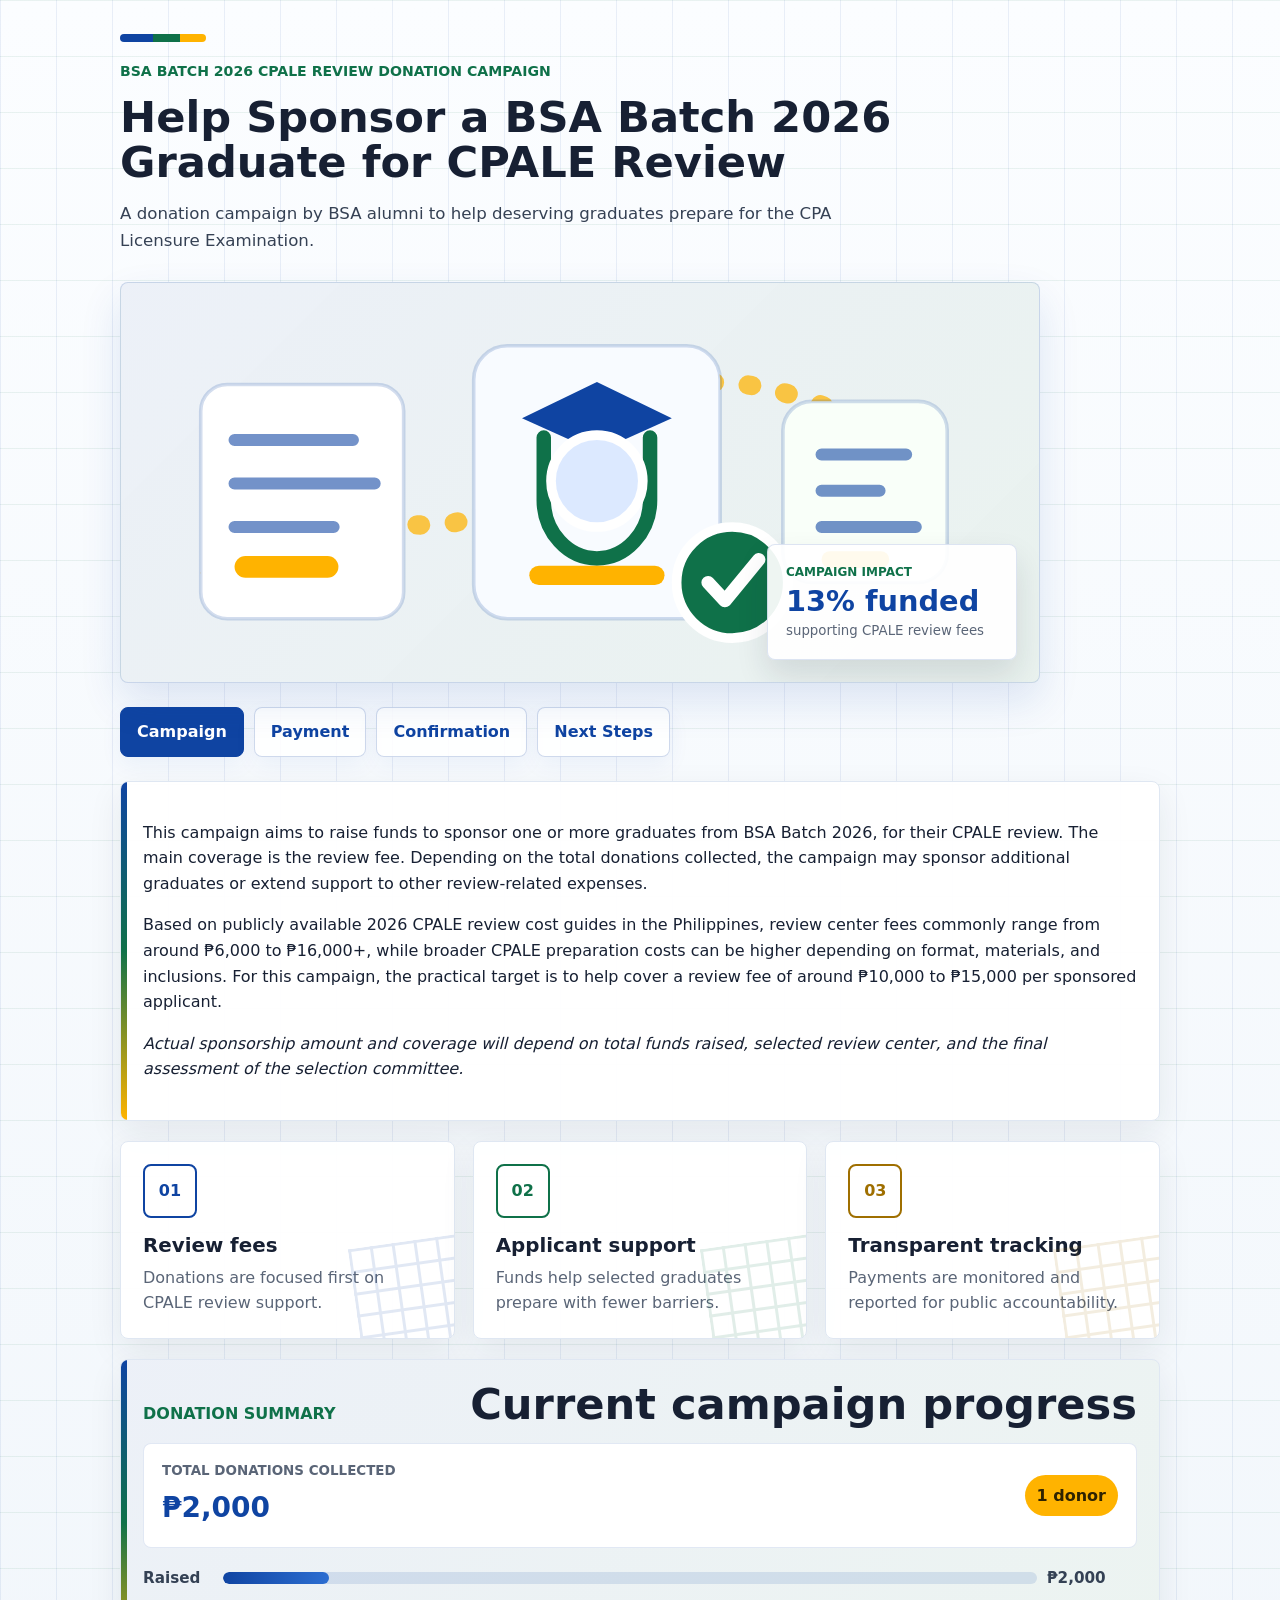
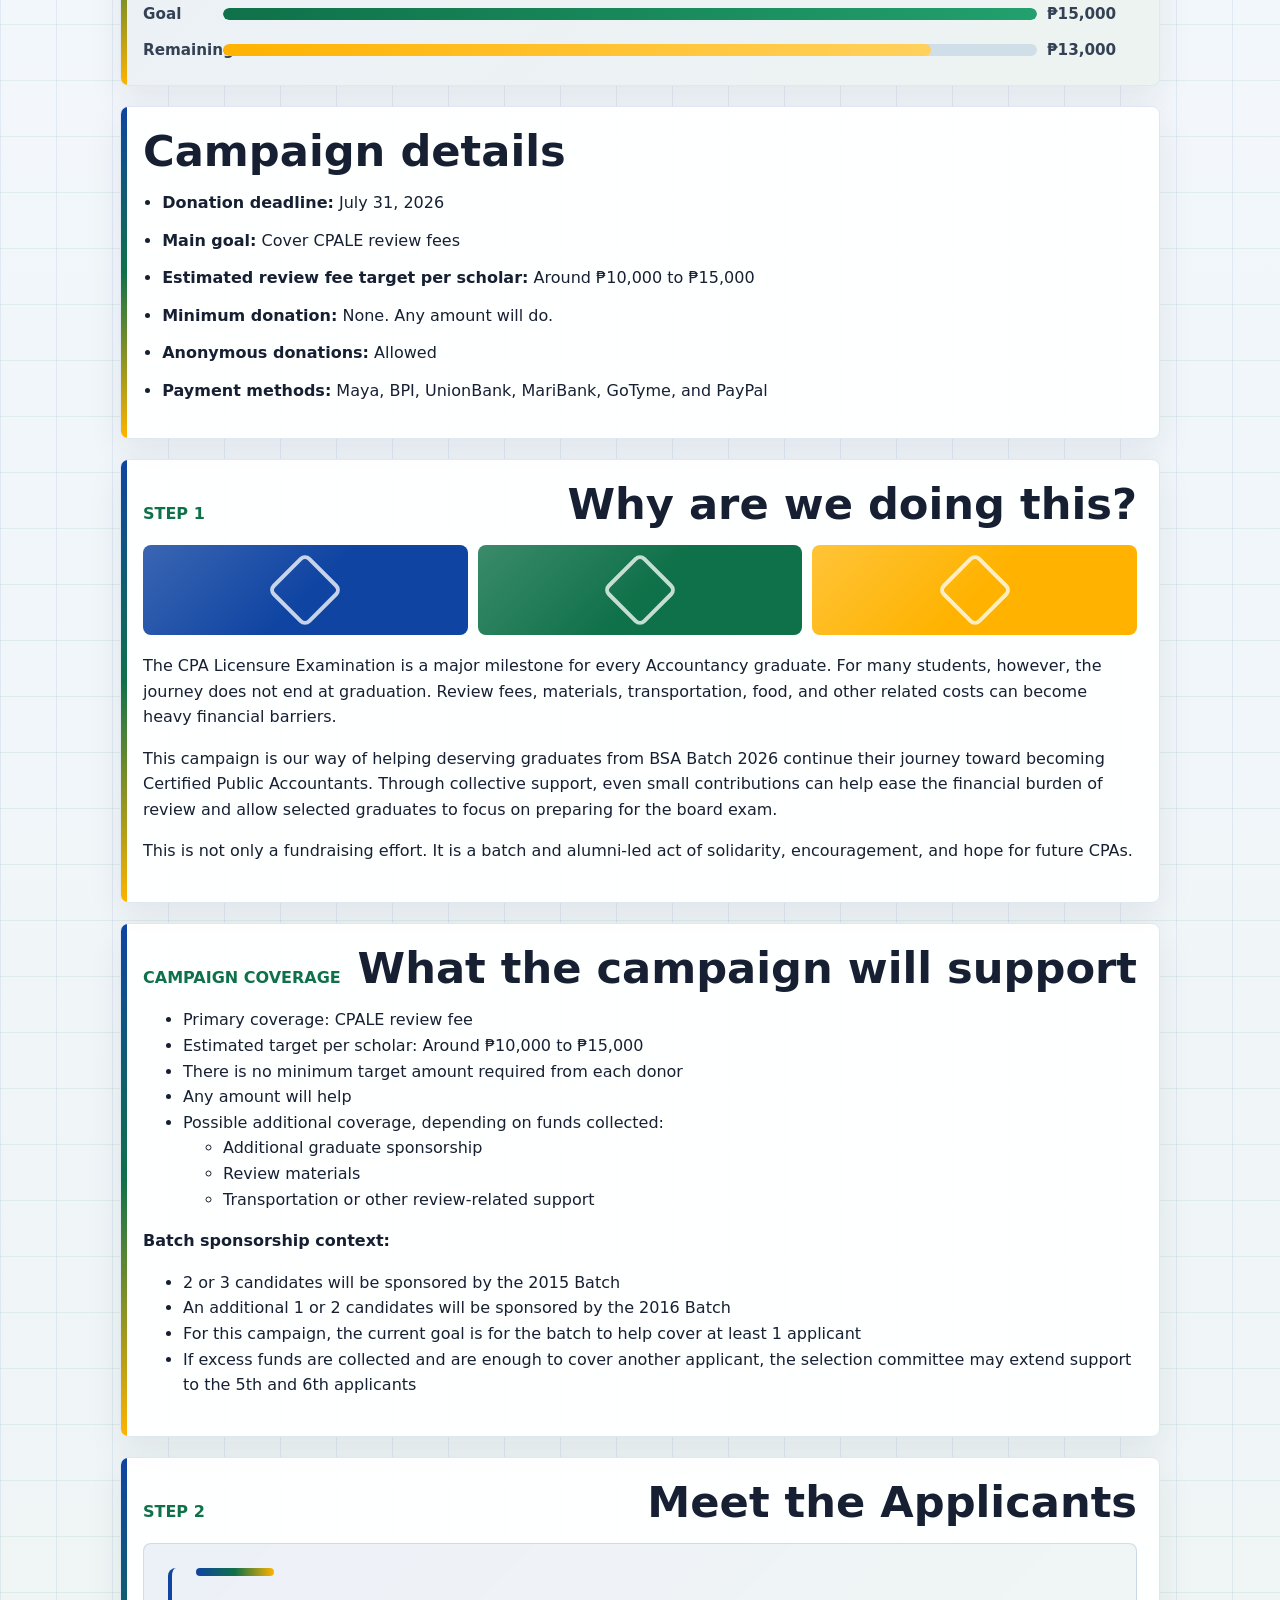
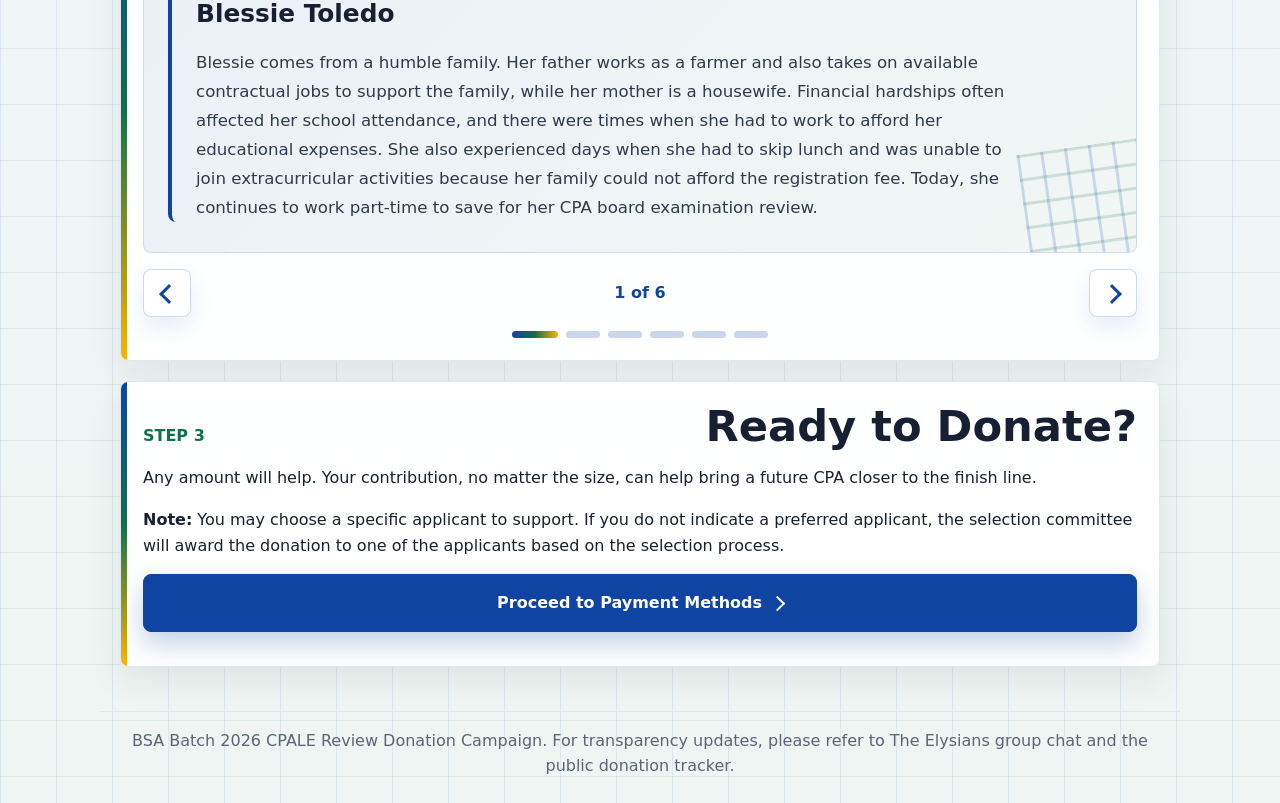
==== commit 10883a67: "replace placholders" ====
--- a/index.html
+++ b/index.html
@@ -136,7 +136,7 @@
         <li><strong>Estimated review fee target per scholar:</strong> Around ₱10,000 to ₱15,000</li>
         <li><strong>Minimum donation:</strong> None. Any amount will do.</li>
         <li><strong>Anonymous donations:</strong> Allowed</li>
-        <li><strong>Payment methods:</strong> Maya, BPI, UnionBank, MariBank, and GoTyme</li>
+        <li><strong>Payment methods:</strong> Maya, BPI, UnionBank, MariBank, GoTyme, and PayPal</li>
       </ul>
     </section>
 
--- a/styles.css
+++ b/styles.css
@@ -427,6 +427,53 @@
   object-fit: contain;
 }
 
+.payment-mark {
+  position: relative;
+  display: flex;
+  min-height: 240px;
+  align-items: center;
+  justify-content: center;
+  margin-bottom: 16px;
+  overflow: hidden;
+  border: 1px solid rgba(15, 68, 162, 0.12);
+  border-radius: 8px;
+  background:
+    linear-gradient(135deg, rgba(15, 68, 162, 0.14), rgba(15, 113, 73, 0.1)),
+    linear-gradient(90deg, rgba(255, 179, 0, 0.16) 1px, transparent 1px),
+    linear-gradient(180deg, rgba(15, 68, 162, 0.08) 1px, transparent 1px),
+    #f8fbff;
+  background-size: auto, 22px 22px, 22px 22px, auto;
+}
+
+.payment-mark::before {
+  content: "";
+  position: absolute;
+  inset: 22px;
+  border: 2px solid rgba(255, 179, 0, 0.42);
+  border-radius: 8px;
+}
+
+.payment-mark span {
+  position: relative;
+  display: inline-flex;
+  min-height: 68px;
+  align-items: center;
+  justify-content: center;
+  padding: 0 24px;
+  border: 1px solid rgba(15, 68, 162, 0.12);
+  border-radius: 8px;
+  background: #ffffff;
+  box-shadow: 0 16px 32px rgba(15, 68, 162, 0.14);
+  color: var(--blue);
+  font-size: 2.2rem;
+  font-weight: 900;
+  letter-spacing: 0;
+}
+
+.payment-mark--paypal span {
+  color: var(--blue);
+}
+
 .applicant-card {
   border-top: 4px solid var(--blue);
 }
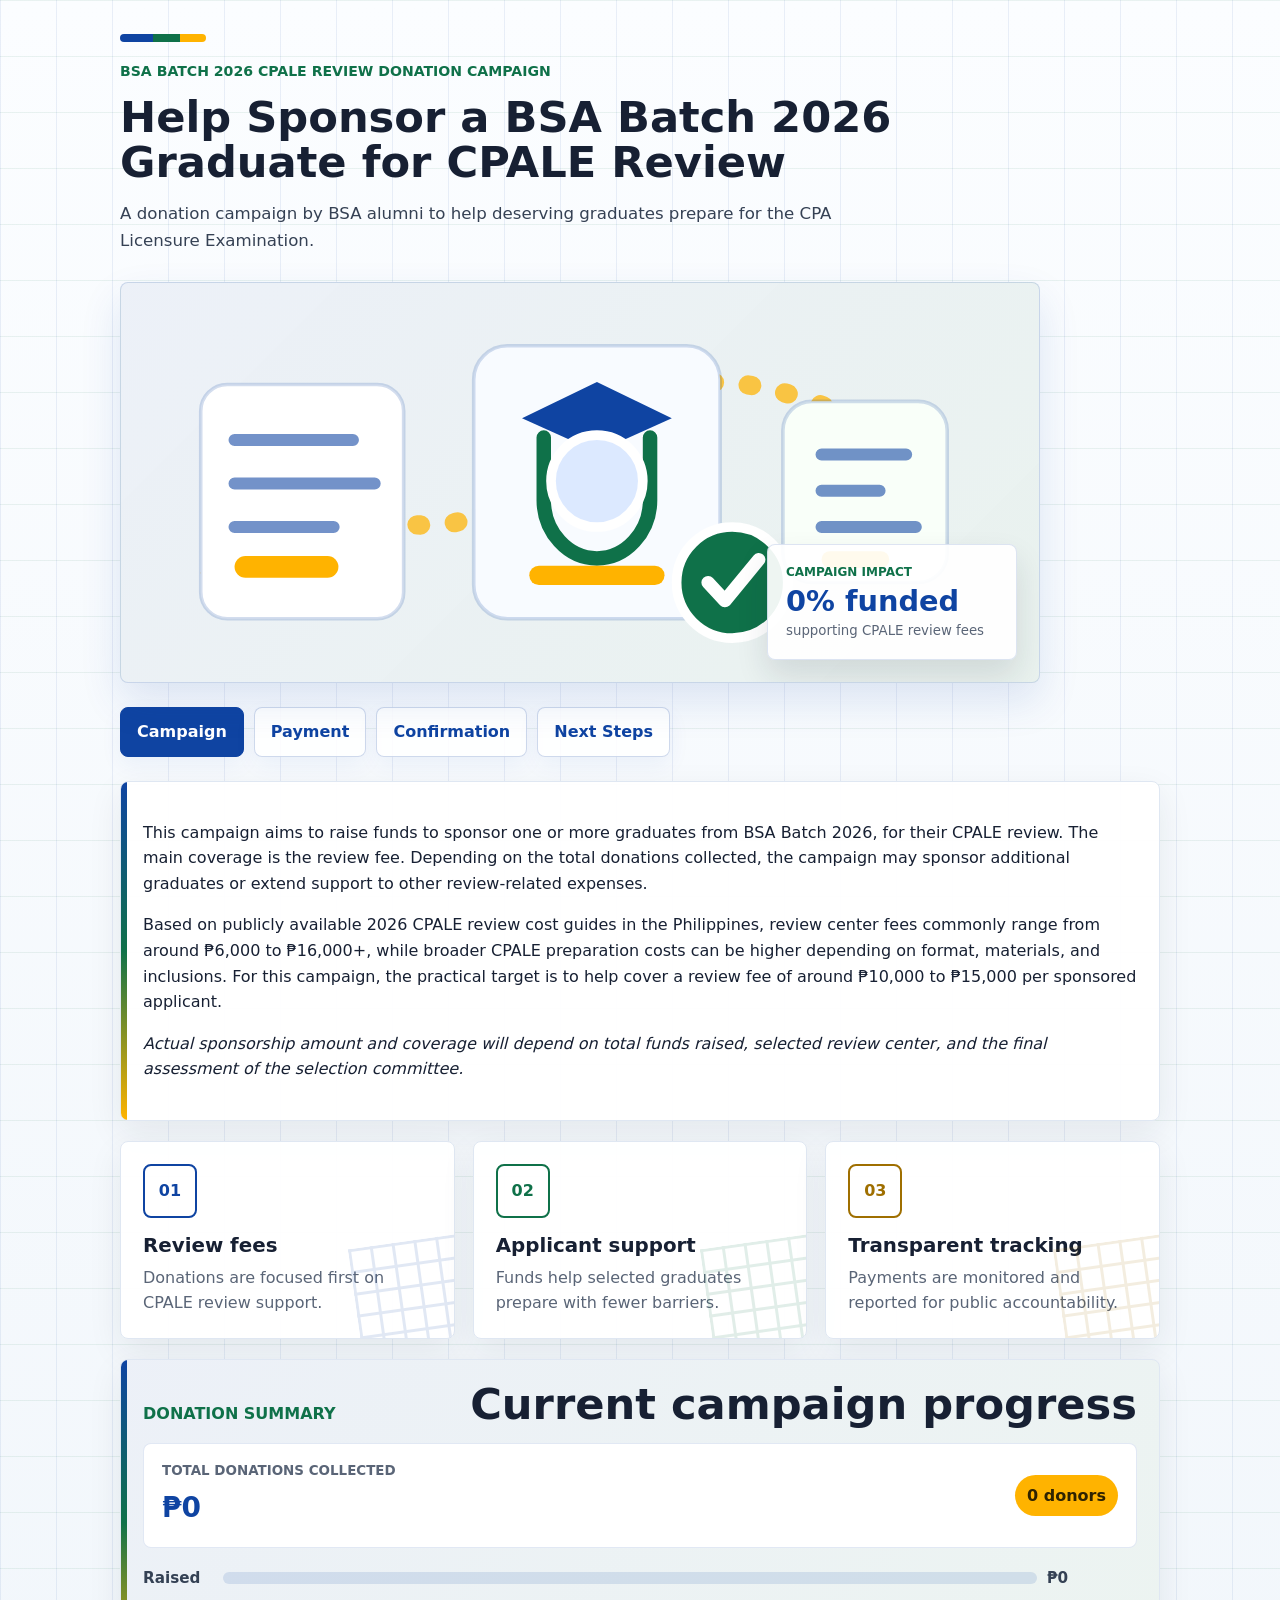
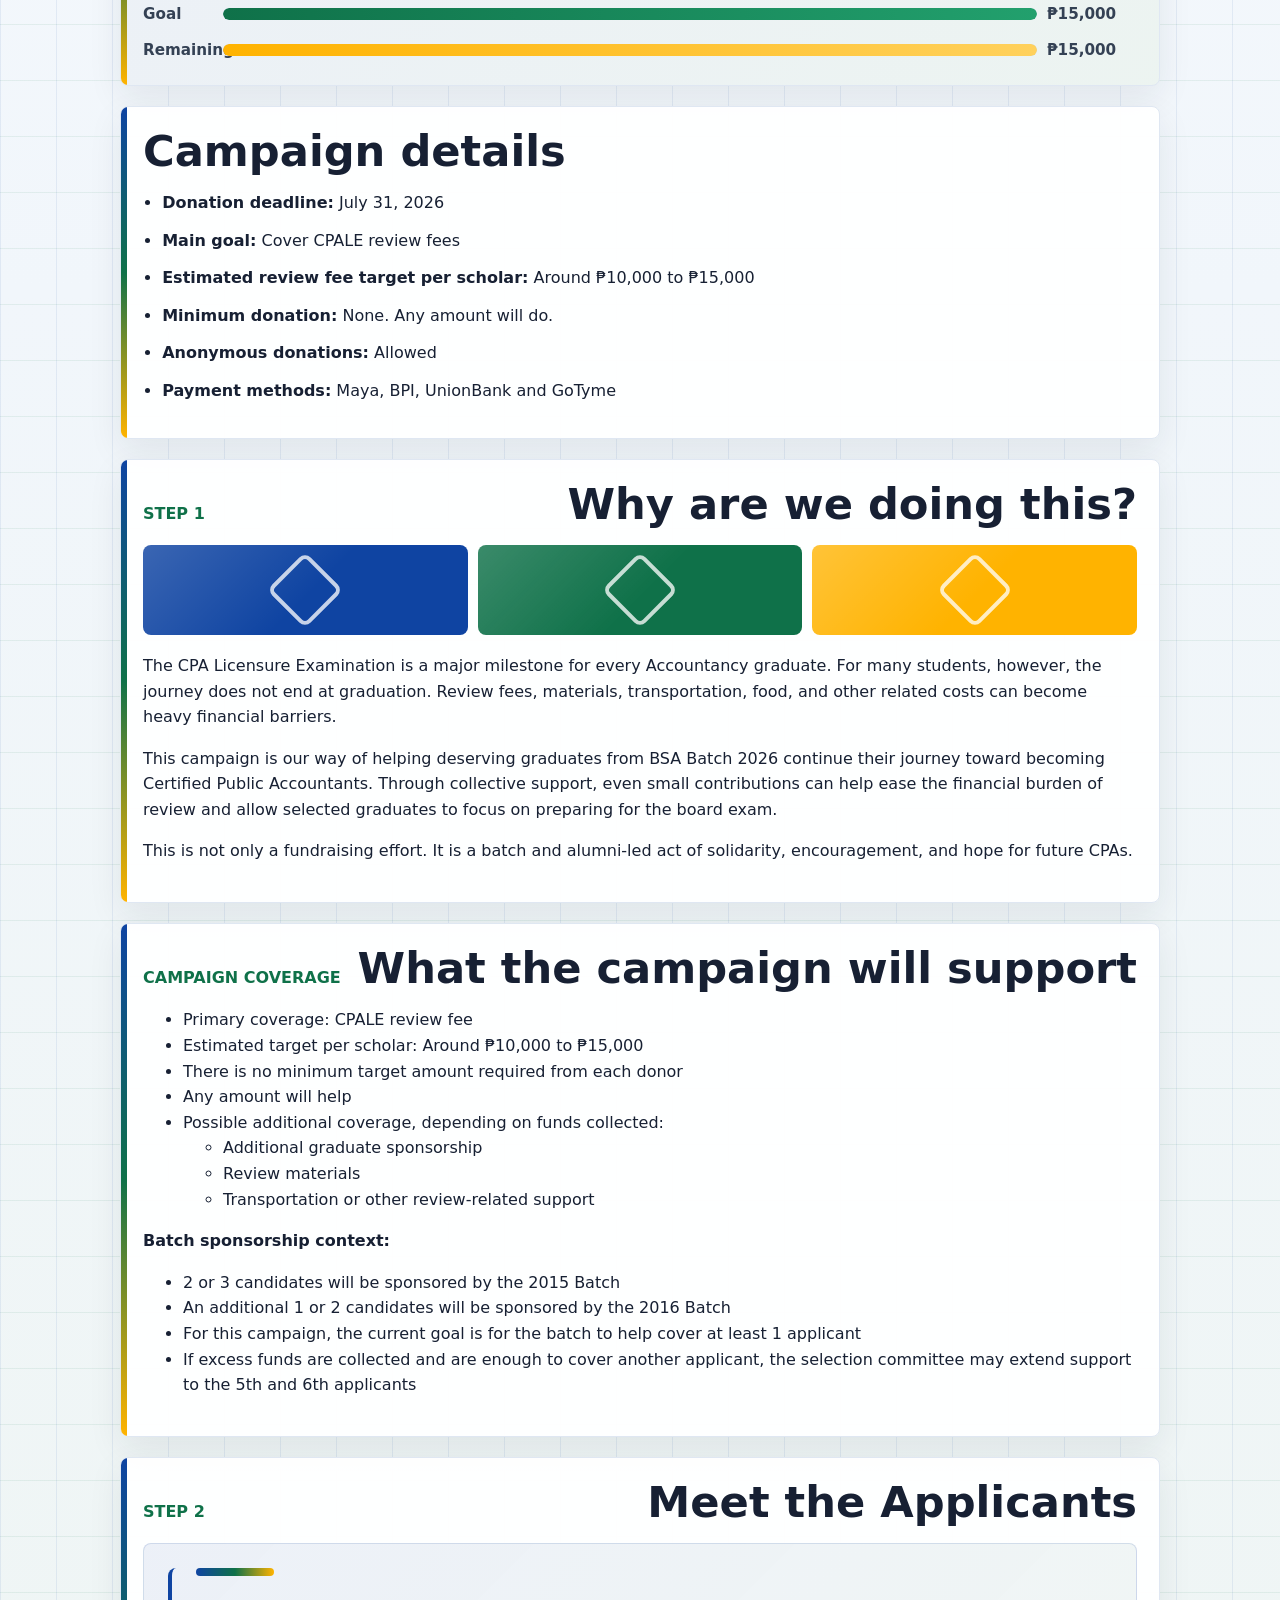
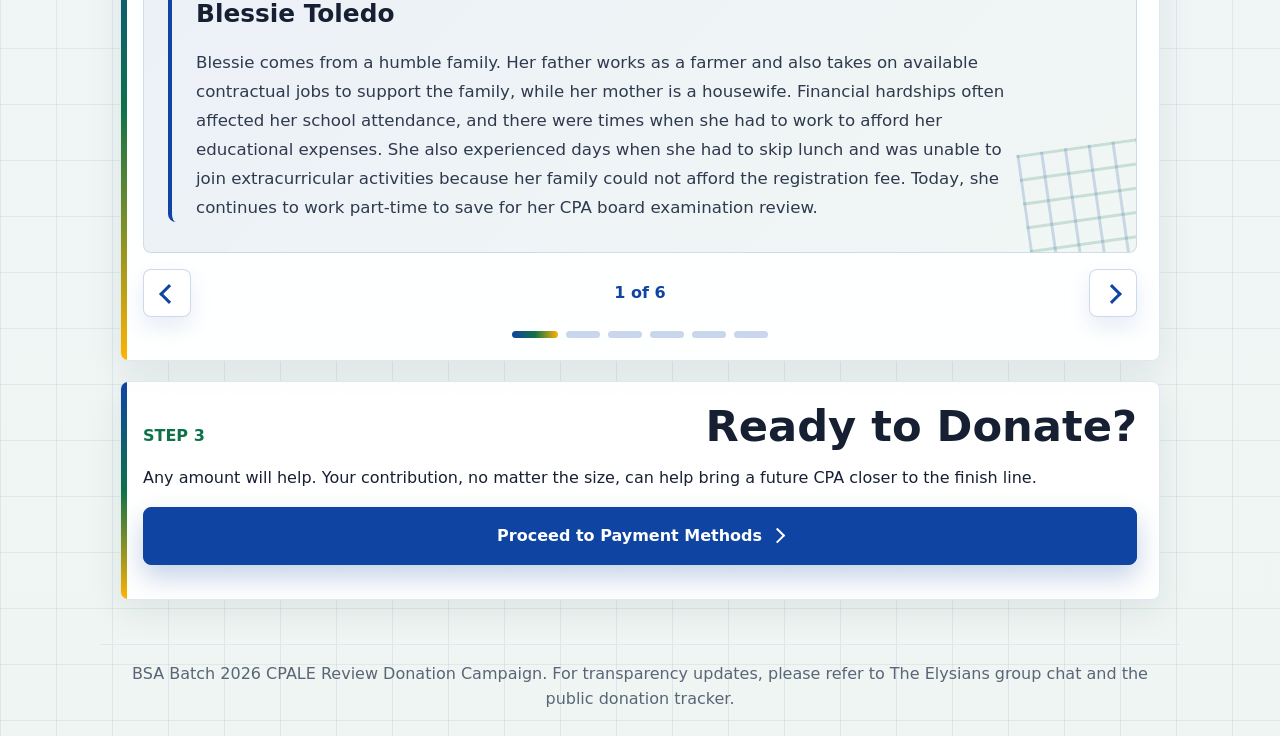
==== commit a82409cb: "additional updates" ====
--- a/index.html
+++ b/index.html
@@ -4,6 +4,18 @@
   <meta charset="UTF-8" />
   <meta name="viewport" content="width=device-width, initial-scale=1.0" />
   <title>BSA Batch 2026 CPALE Review Donation Campaign</title>
+  <meta name="description" content="Call for Elysians to help sponsor a BSA Batch 2026 graduate for CPALE review." />
+  <meta property="og:title" content="Call for Elysians to Help Sponsor a BSA Batch 2026 Graduate for CPALE Review" />
+  <meta property="og:description" content="A BSA alumni donation campaign to help deserving graduates prepare for the CPA Licensure Examination." />
+  <meta property="og:type" content="website" />
+  <meta property="og:image" content="assets/social-preview.png" />
+  <meta property="og:image:width" content="1731" />
+  <meta property="og:image:height" content="909" />
+  <meta property="og:image:alt" content="Call for Elysians to Help Sponsor a BSA Batch 2026 Graduate for CPALE Review" />
+  <meta name="twitter:card" content="summary_large_image" />
+  <meta name="twitter:title" content="Call for Elysians to Help Sponsor a BSA Batch 2026 Graduate for CPALE Review" />
+  <meta name="twitter:description" content="A BSA alumni donation campaign to help deserving graduates prepare for the CPA Licensure Examination." />
+  <meta name="twitter:image" content="assets/social-preview.png" />
   <link rel="stylesheet" href="styles.css" />
 </head>
 <body>
@@ -54,7 +66,7 @@
         </svg>
         <div class="campaign-graphic__stats">
           <span class="panel-label">Campaign impact</span>
-          <strong data-summary-hero-funded>13% funded</strong>
+          <strong>0% funded</strong>
           <small>supporting CPALE review fees</small>
         </div>
       </div>
@@ -92,11 +104,7 @@
       </article>
     </section>
 
-    <section
-      class="section-card donation-summary"
-      data-campaign-summary
-      data-summary-sheet-id="1NCDu4vf5ldidEKDF5uFNaji2lzUtTLyBfbOvtS2p-BQ"
-      data-summary-sheet-name="Summary">
+    <section class="section-card donation-summary">
       <div class="section-header">
         <span class="step-label">Donation summary</span>
         <h2>Current campaign progress</h2>
@@ -104,26 +112,26 @@
       <div class="summary-highlight">
         <div>
           <p class="summary-label">Total donations collected</p>
-          <h3 data-summary-total>₱2,000</h3>
-        </div>
-        <div class="summary-pill" data-summary-donors>1 donor</div>
+          <h3>₱0</h3>
+        </div>
+        <div class="summary-pill">0 donors</div>
       </div>
 
       <div class="summary-chart" aria-label="Donation progress bars">
         <div class="summary-row">
           <span>Raised</span>
-          <div class="bar-track"><div class="bar-fill bar-fill--blue" style="width: 13%" data-summary-raised-bar></div></div>
-          <strong data-summary-raised>₱2,000</strong>
+          <div class="bar-track"><div class="bar-fill bar-fill--blue" style="width: 0%"></div></div>
+          <strong>₱0</strong>
         </div>
         <div class="summary-row">
           <span>Goal</span>
-          <div class="bar-track"><div class="bar-fill bar-fill--green" style="width: 100%" data-summary-goal-bar></div></div>
-          <strong data-summary-goal>₱15,000</strong>
+          <div class="bar-track"><div class="bar-fill bar-fill--green" style="width: 100%"></div></div>
+          <strong>₱15,000</strong>
         </div>
         <div class="summary-row">
           <span>Remaining</span>
-          <div class="bar-track"><div class="bar-fill bar-fill--gold" style="width: 87%" data-summary-remaining-bar></div></div>
-          <strong data-summary-remaining>₱13,000</strong>
+          <div class="bar-track"><div class="bar-fill bar-fill--gold" style="width: 100%"></div></div>
+          <strong>₱15,000</strong>
         </div>
       </div>
     </section>
@@ -136,7 +144,7 @@
         <li><strong>Estimated review fee target per scholar:</strong> Around ₱10,000 to ₱15,000</li>
         <li><strong>Minimum donation:</strong> None. Any amount will do.</li>
         <li><strong>Anonymous donations:</strong> Allowed</li>
-        <li><strong>Payment methods:</strong> Maya, BPI, UnionBank, MariBank, GoTyme, and PayPal</li>
+        <li><strong>Payment methods:</strong> Maya, BPI, UnionBank and GoTyme</li>
       </ul>
     </section>
 
@@ -171,7 +179,7 @@
             <li>Review materials</li>
             <li>Transportation or other review-related support</li>
           </ul>
-        </ul>
+          </ul>
       <p><strong>Batch sponsorship context:</strong></p>
       <ul>
         <li>2 or 3 candidates will be sponsored by the 2015 Batch</li>
@@ -230,7 +238,7 @@
         <h2>Ready to Donate?</h2>
       </div>
       <p>Any amount will help. Your contribution, no matter the size, can help bring a future CPA closer to the finish line.</p>
-      <p><strong>Note:</strong> You may choose a specific applicant to support. If you do not indicate a preferred applicant, the selection committee will award the donation to one of the applicants based on the selection process.</p>
+      
       <div class="button-group">
         <a class="primary-button" href="payment.html">Proceed to Payment Methods</a>
       </div>
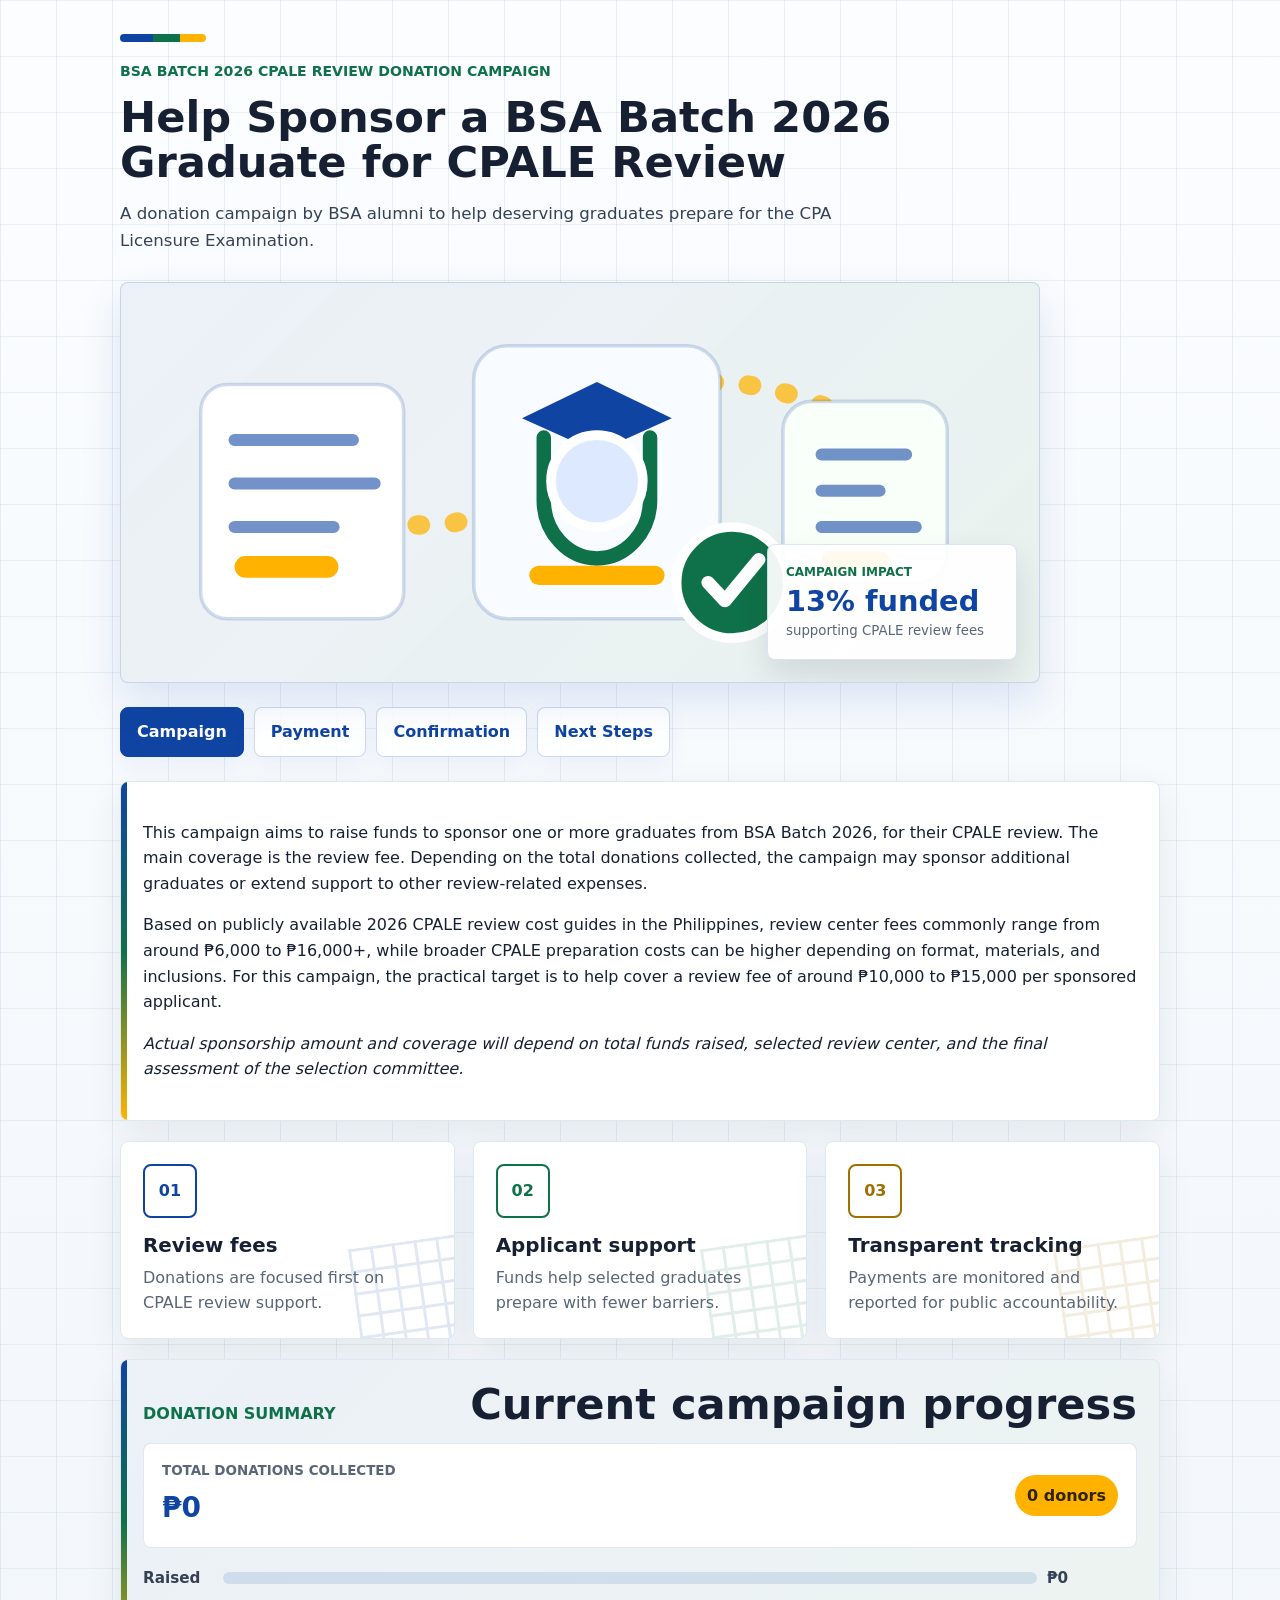
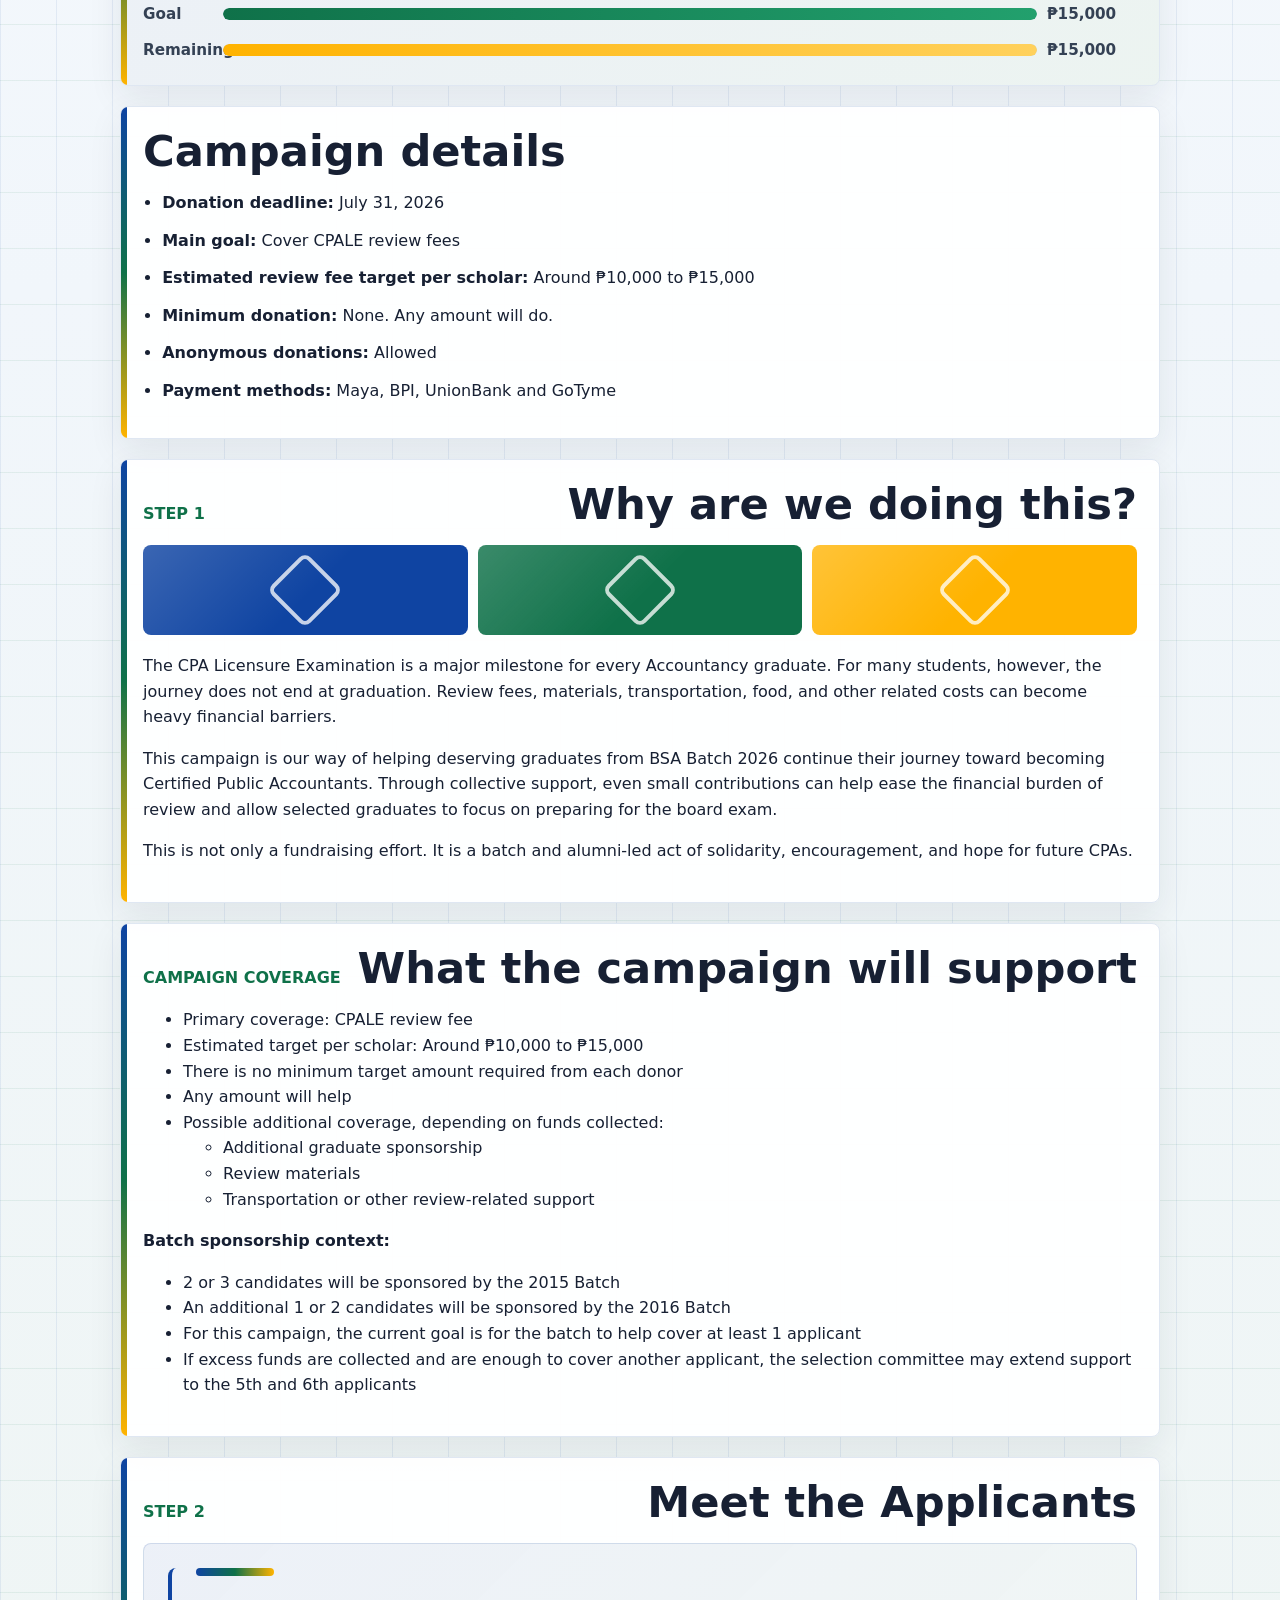
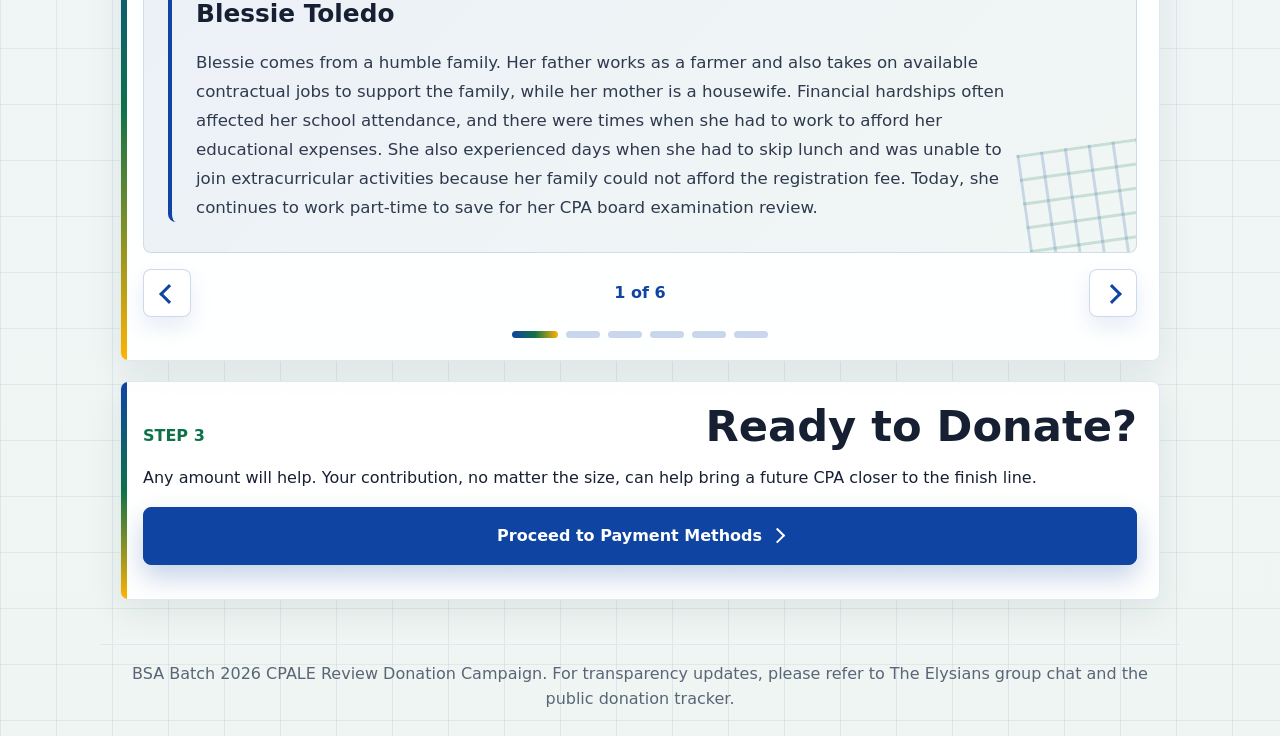
==== commit f16b00f5: "additional changes again" ====
--- a/index.html
+++ b/index.html
@@ -66,7 +66,7 @@
         </svg>
         <div class="campaign-graphic__stats">
           <span class="panel-label">Campaign impact</span>
-          <strong>0% funded</strong>
+          <strong data-summary-hero-funded>13% funded</strong>
           <small>supporting CPALE review fees</small>
         </div>
       </div>
@@ -104,7 +104,11 @@
       </article>
     </section>
 
-    <section class="section-card donation-summary">
+    <section
+      class="section-card donation-summary"
+      data-campaign-summary
+      data-summary-sheet-id="1NCDu4vf5ldidEKDF5uFNaji2lzUtTLyBfbOvtS2p-BQ"
+      data-summary-sheet-name="Summary">
       <div class="section-header">
         <span class="step-label">Donation summary</span>
         <h2>Current campaign progress</h2>
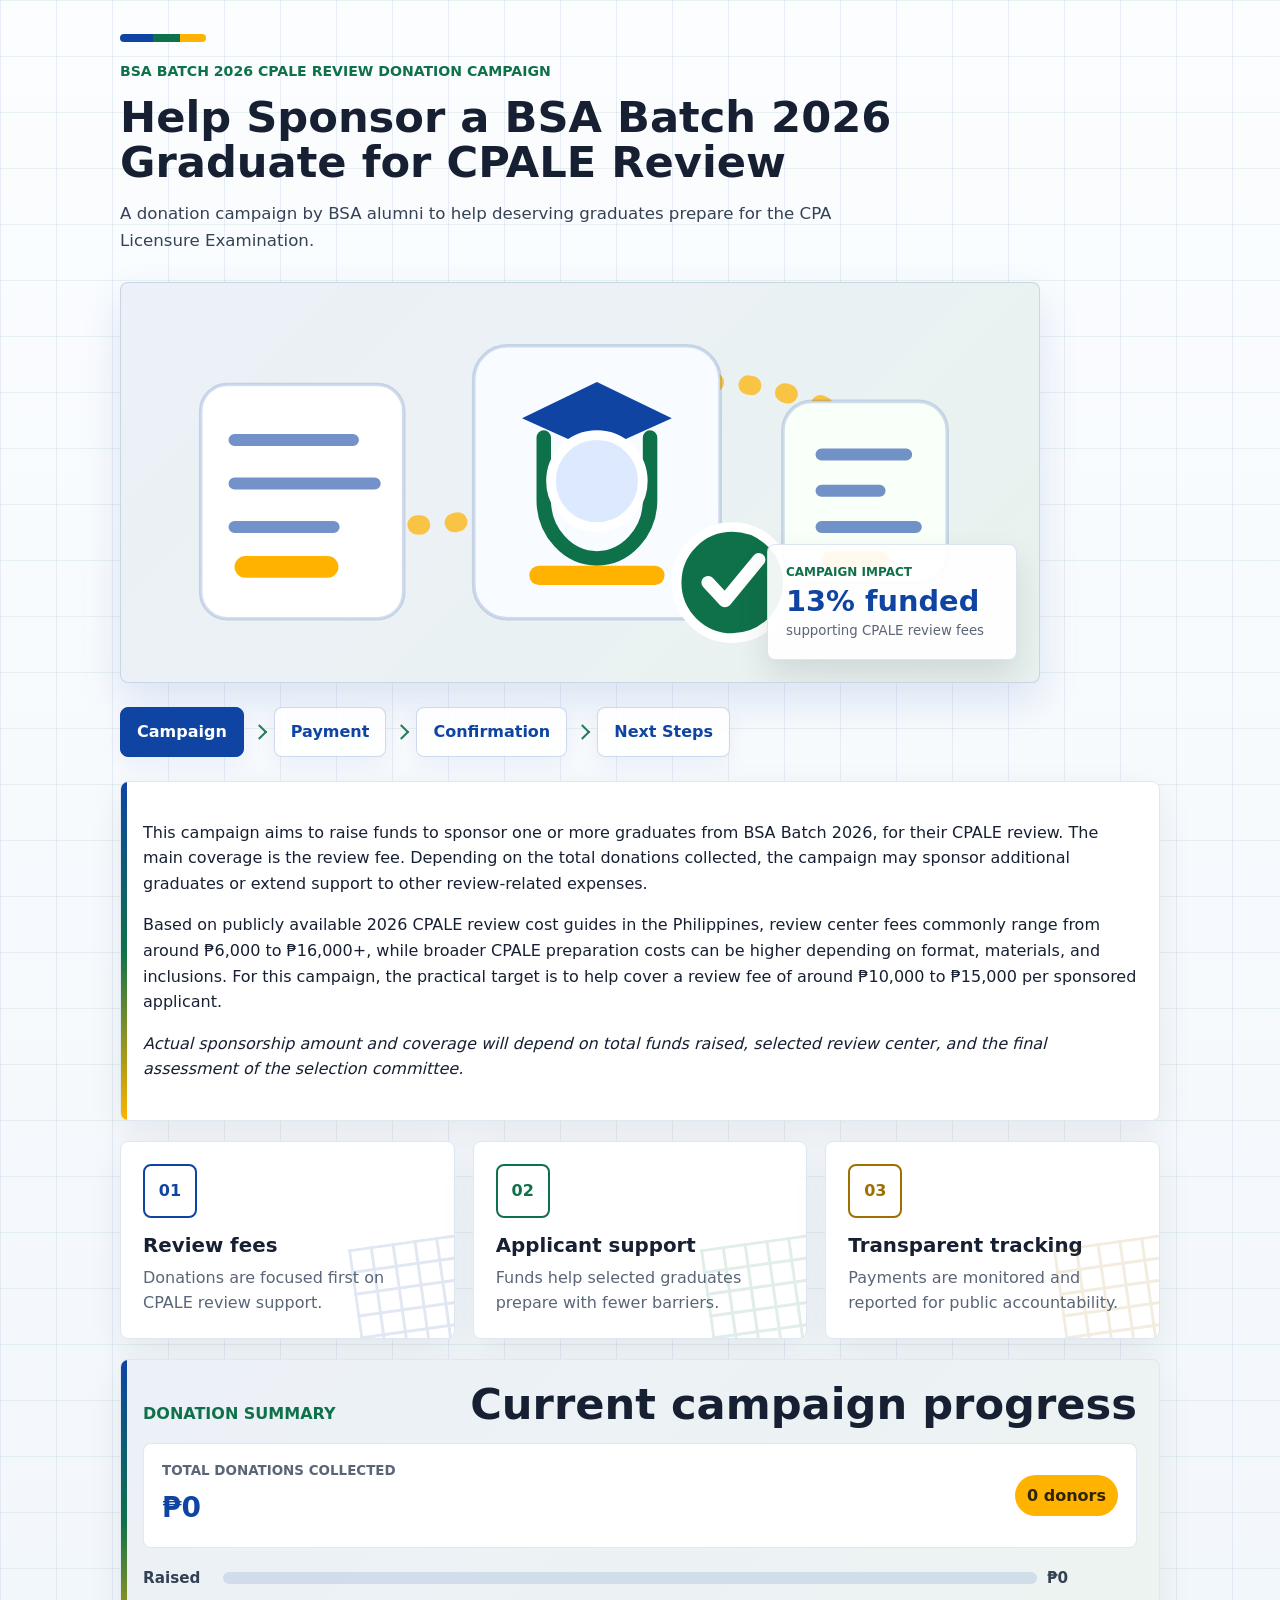
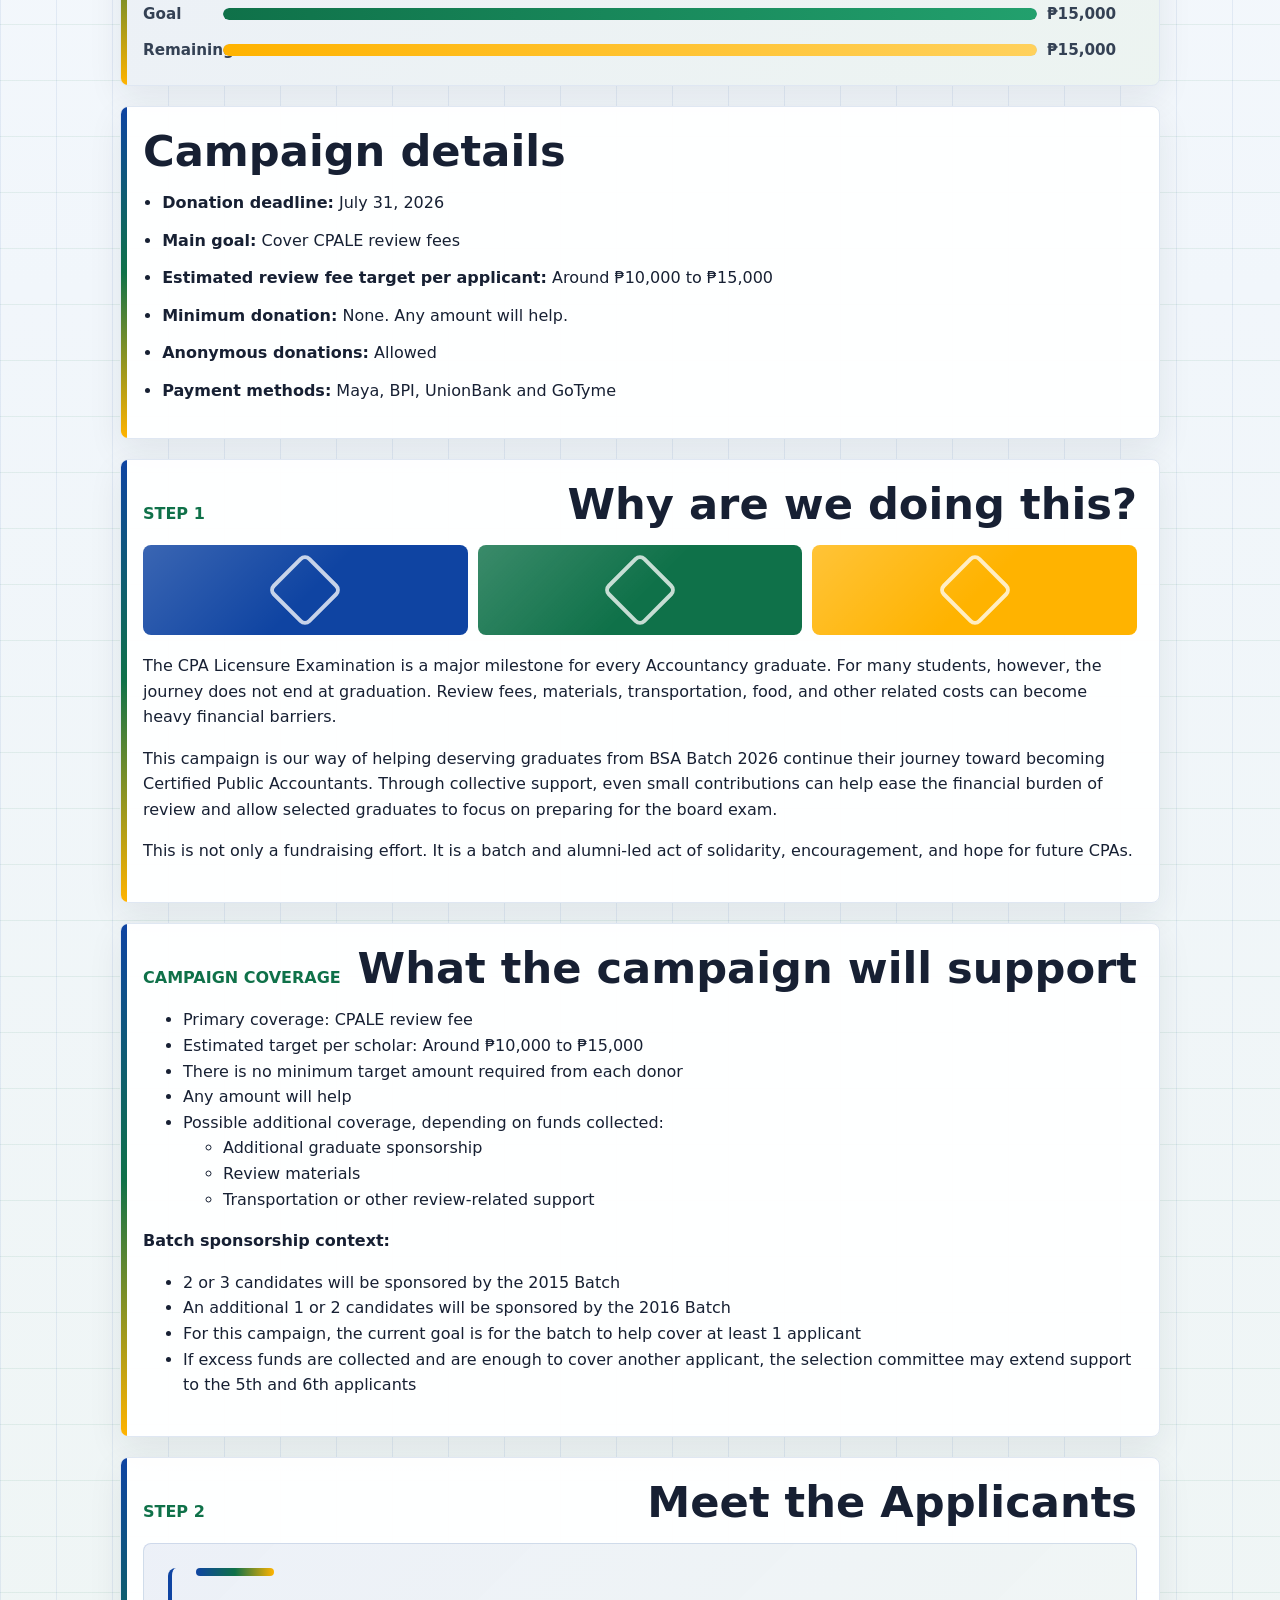
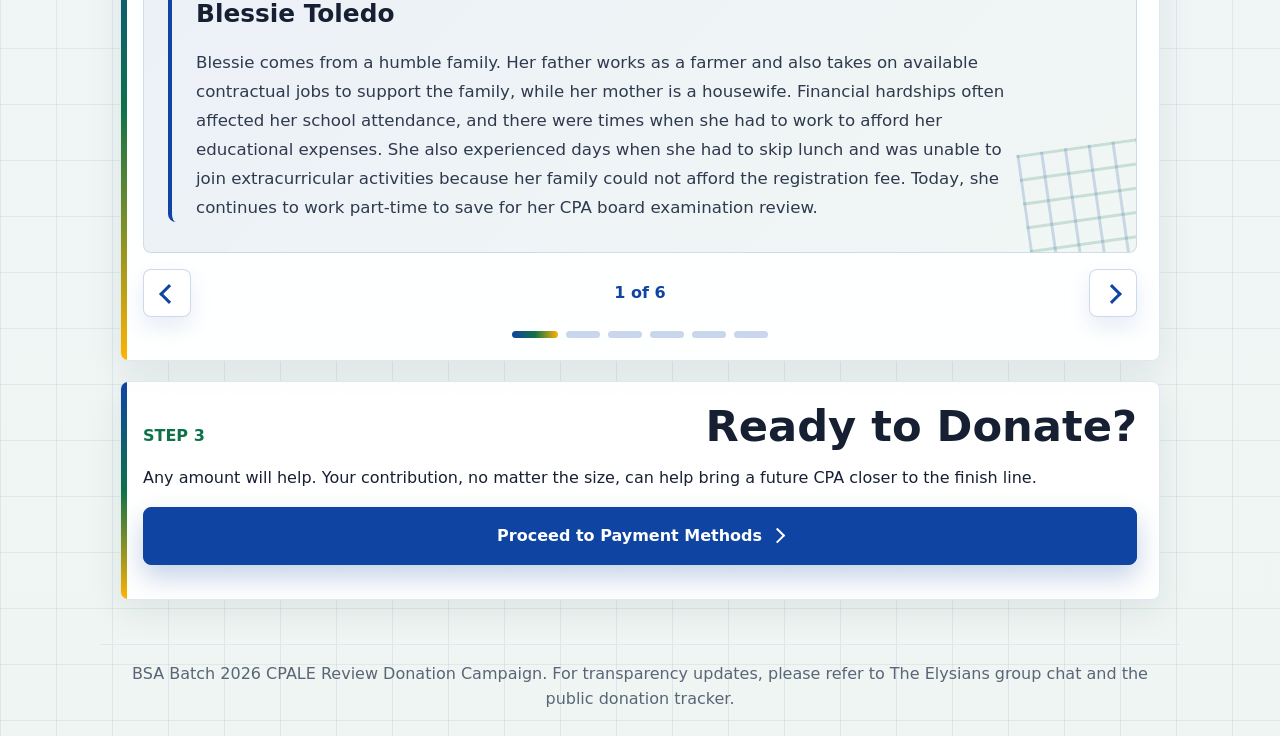
==== commit 87b56657: "Update terminology for clarity in donation details and FAQs" ====
--- a/index.html
+++ b/index.html
@@ -145,8 +145,8 @@
       <ul>
         <li><strong>Donation deadline:</strong> July 31, 2026</li>
         <li><strong>Main goal:</strong> Cover CPALE review fees</li>
-        <li><strong>Estimated review fee target per scholar:</strong> Around ₱10,000 to ₱15,000</li>
-        <li><strong>Minimum donation:</strong> None. Any amount will do.</li>
+        <li><strong>Estimated review fee target per applicant:</strong> Around ₱10,000 to ₱15,000</li>
+        <li><strong>Minimum donation:</strong> None. Any amount will help.</li>
         <li><strong>Anonymous donations:</strong> Allowed</li>
         <li><strong>Payment methods:</strong> Maya, BPI, UnionBank and GoTyme</li>
       </ul>
--- a/styles.css
+++ b/styles.css
@@ -229,11 +229,13 @@
 .page-nav {
   display: flex;
   flex-wrap: wrap;
-  gap: 10px;
+  align-items: center;
+  gap: 12px;
   margin-top: 24px;
 }
 
 .page-nav a {
+  position: relative;
   padding: 11px 16px;
   border: 1px solid rgba(15, 68, 162, 0.2);
   border-radius: 8px;
@@ -241,6 +243,24 @@
   color: var(--blue);
   font-weight: 800;
   box-shadow: 0 8px 22px rgba(15, 68, 162, 0.06);
+}
+
+.page-nav a:not(:last-child) {
+  margin-right: 18px;
+}
+
+.page-nav a:not(:last-child)::after {
+  content: "";
+  position: absolute;
+  right: -22px;
+  top: 50%;
+  width: 9px;
+  height: 9px;
+  border-top: 2px solid var(--green);
+  border-right: 2px solid var(--green);
+  transform: translateY(-50%) rotate(45deg);
+  opacity: 0.9;
+  pointer-events: none;
 }
 
 .page-nav a.active,
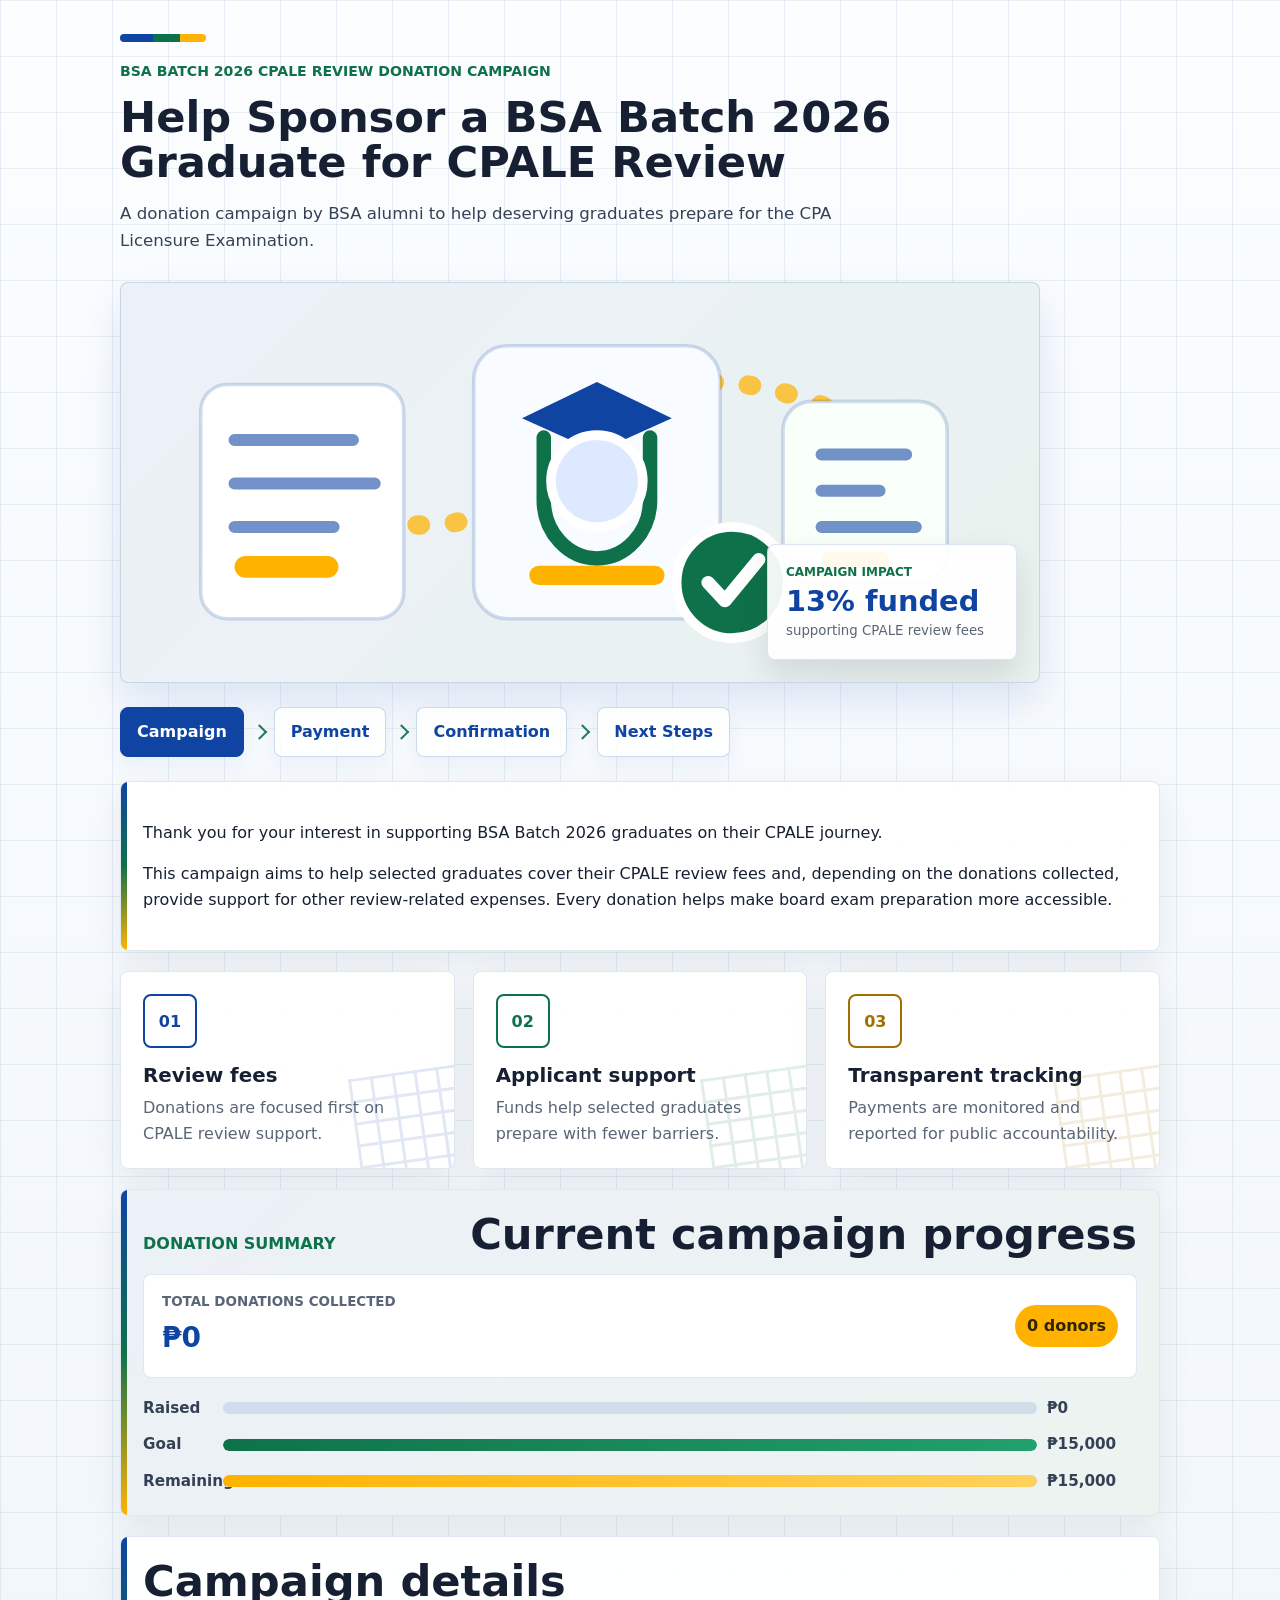
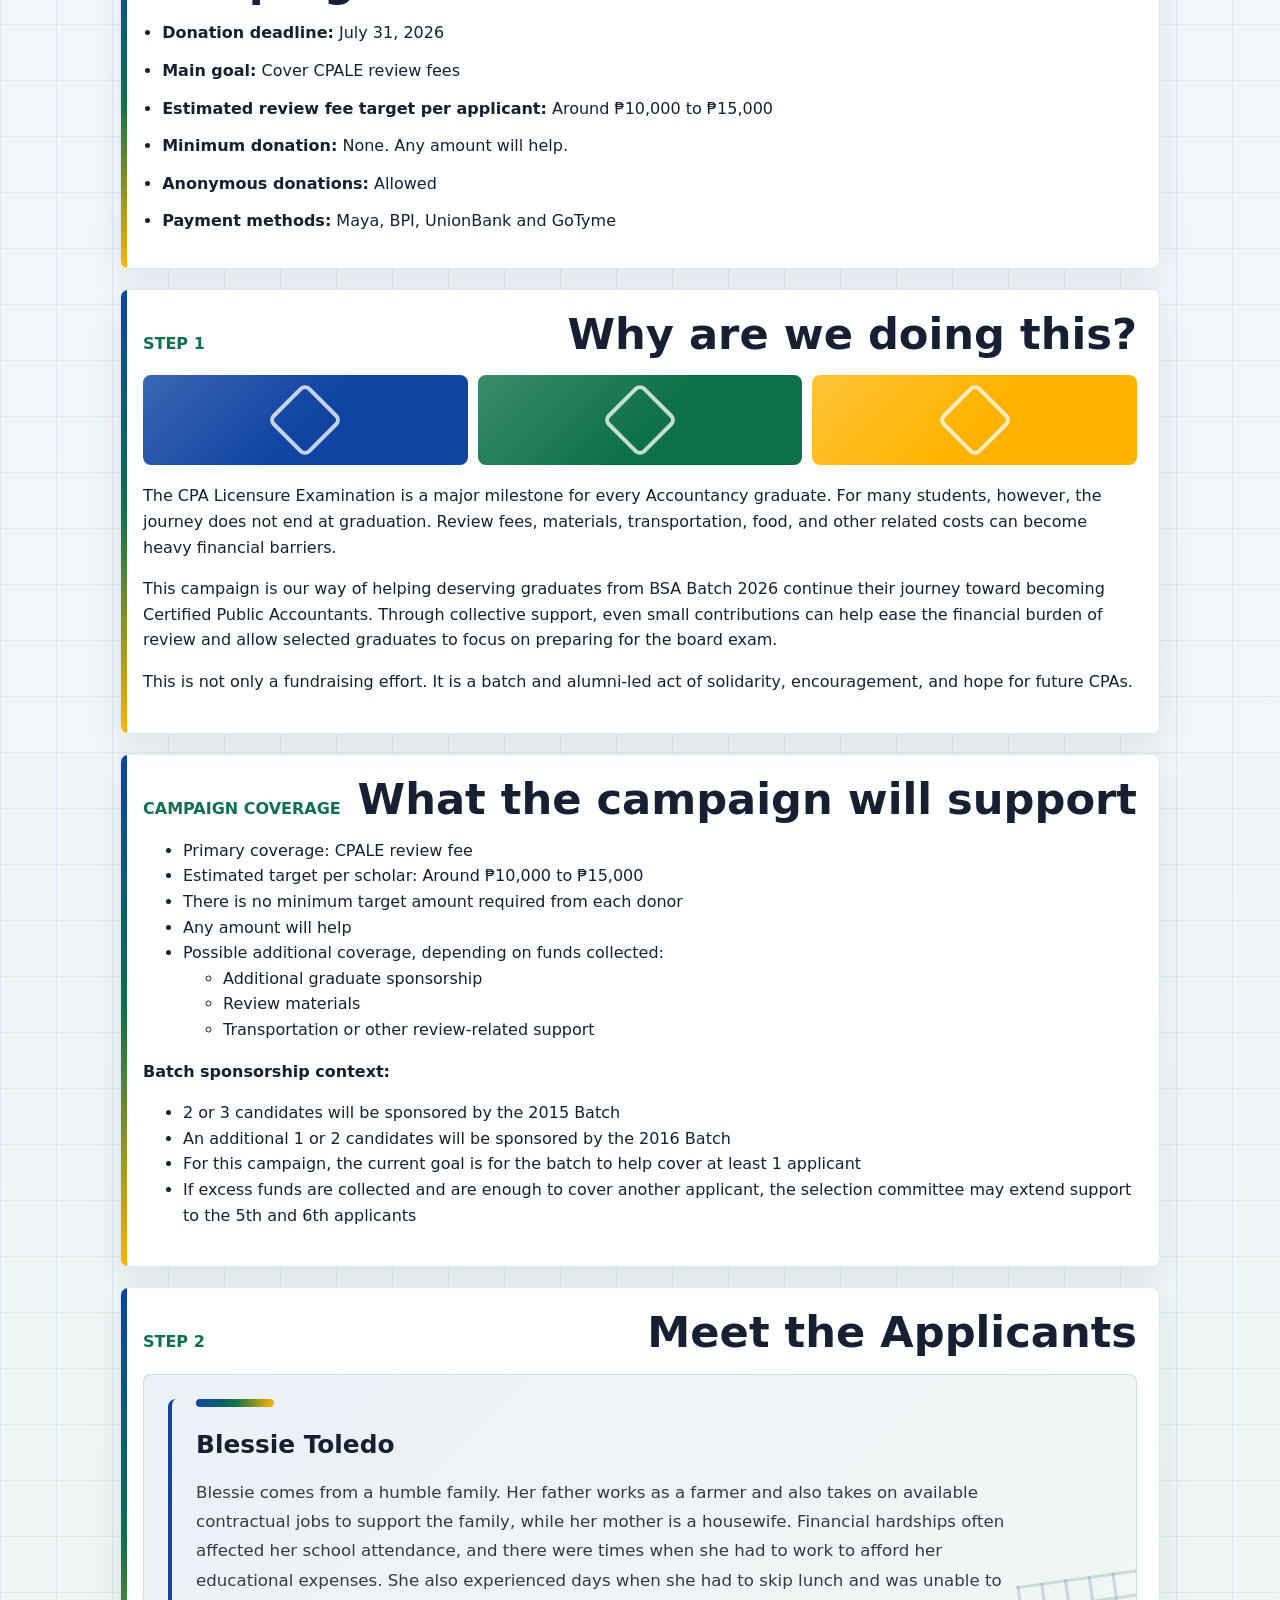
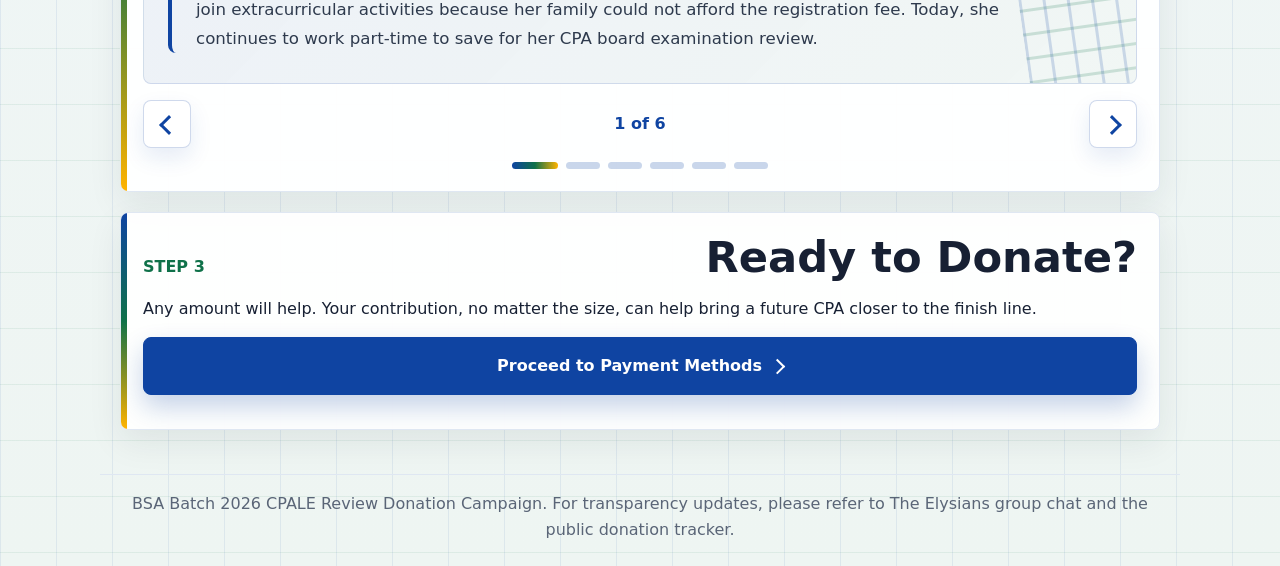
==== commit c6a66879: "Revise campaign messaging for clarity and focus on supporting BSA Batch 2026 graduates' CPALE review" ====
--- a/index.html
+++ b/index.html
@@ -81,9 +81,8 @@
 
   <main class="page-content">
     <section class="info-card">
-      <p>This campaign aims to raise funds to sponsor one or more graduates from BSA Batch 2026, for their CPALE review. The main coverage is the review fee. Depending on the total donations collected, the campaign may sponsor additional graduates or extend support to other review-related expenses.</p>
-      <p>Based on publicly available 2026 CPALE review cost guides in the Philippines, review center fees commonly range from around ₱6,000 to ₱16,000+, while broader CPALE preparation costs can be higher depending on format, materials, and inclusions. For this campaign, the practical target is to help cover a review fee of around ₱10,000 to ₱15,000 per sponsored applicant.</p>
-      <p><em>Actual sponsorship amount and coverage will depend on total funds raised, selected review center, and the final assessment of the selection committee.</em></p>
+      <p>Thank you for your interest in supporting BSA Batch 2026 graduates on their CPALE journey.</p>
+      <p>This campaign aims to help selected graduates cover their CPALE review fees and, depending on the donations collected, provide support for other review-related expenses. Every donation helps make board exam preparation more accessible.</p>
     </section>
 
     <section class="impact-strip" aria-label="Campaign focus areas">
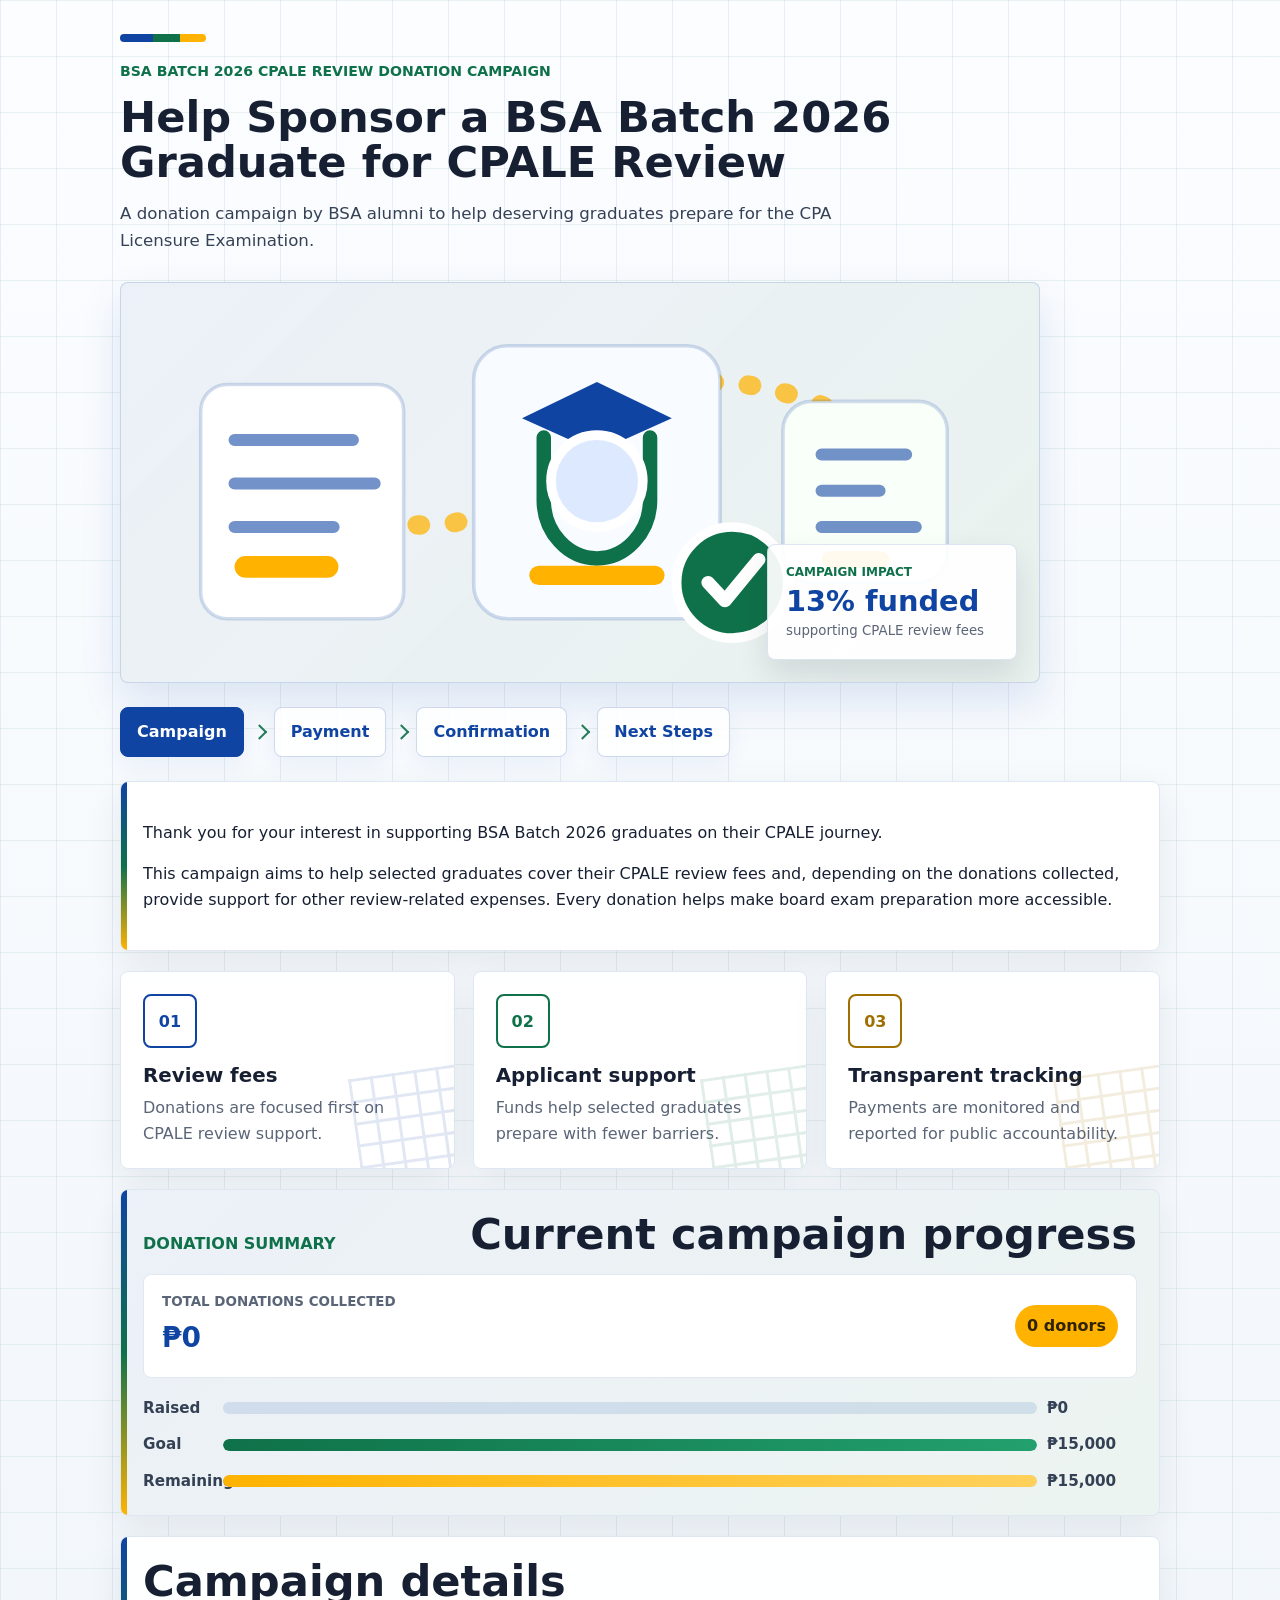
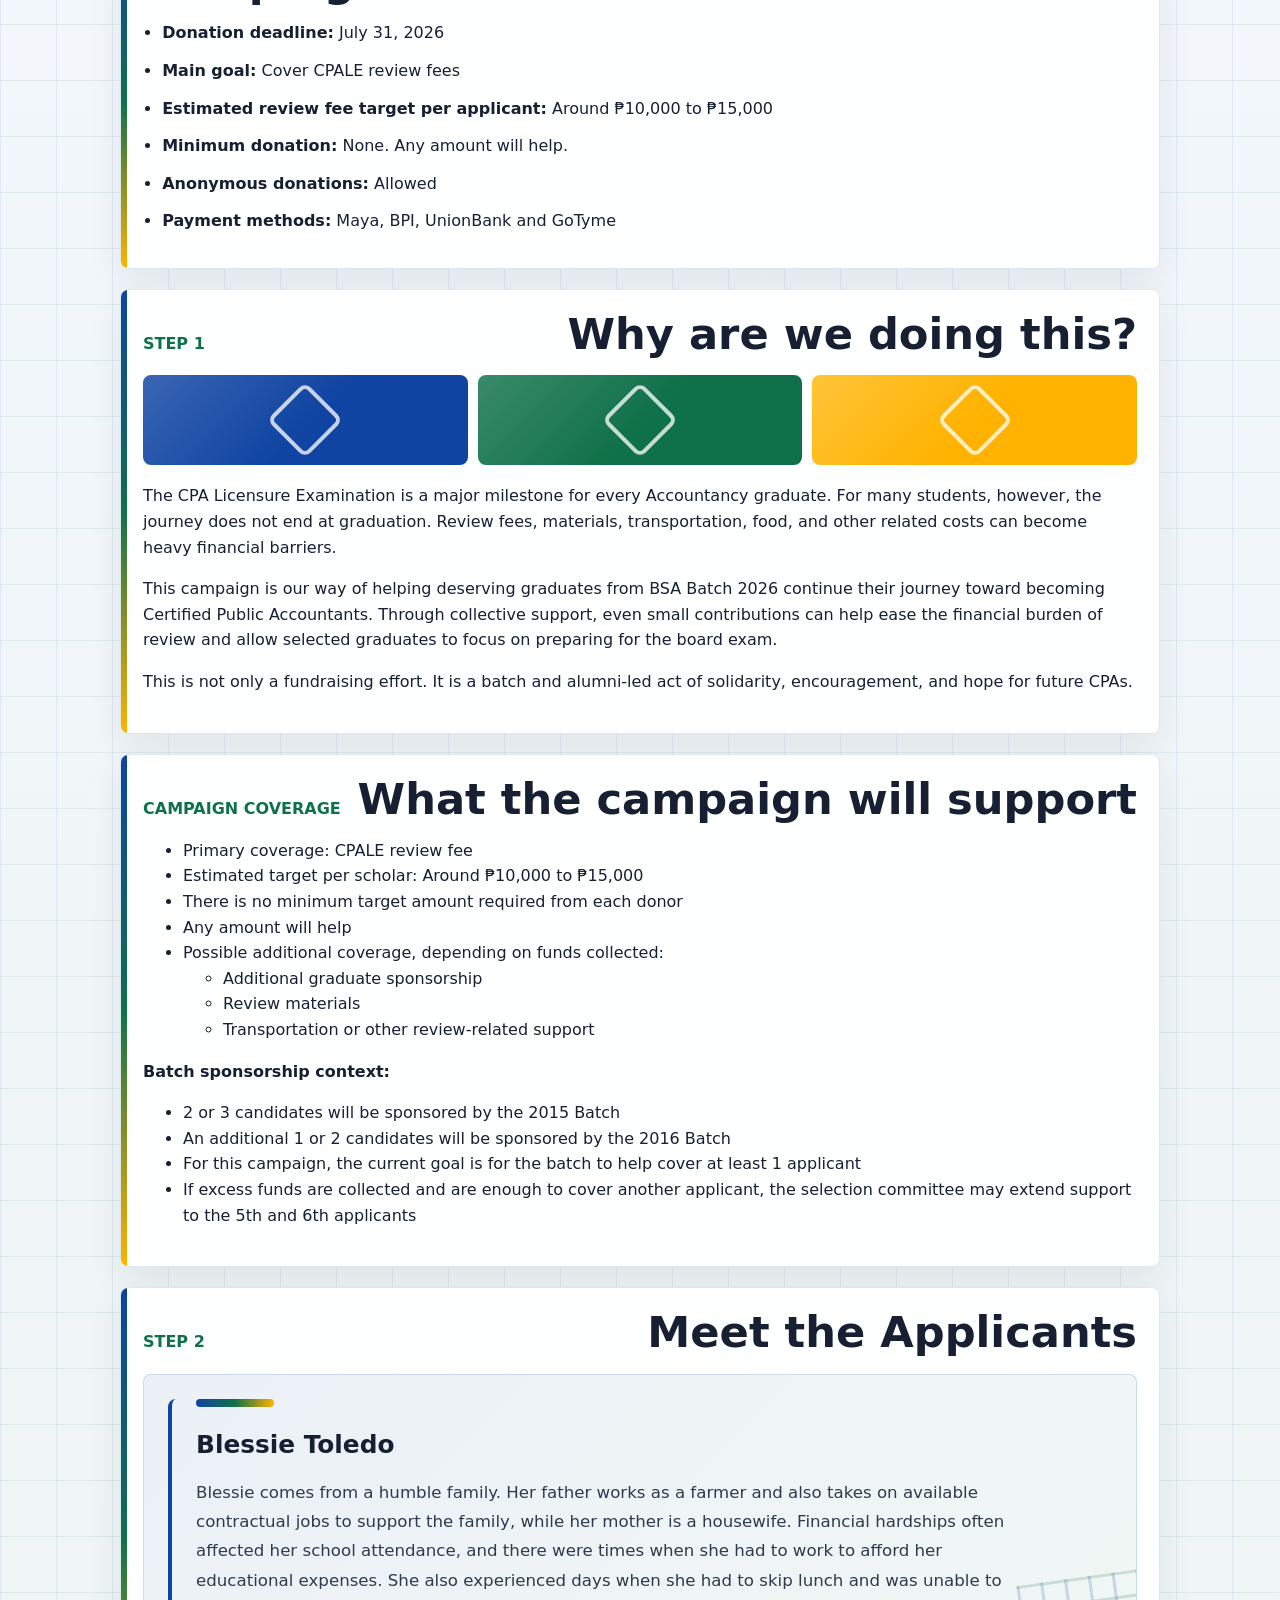
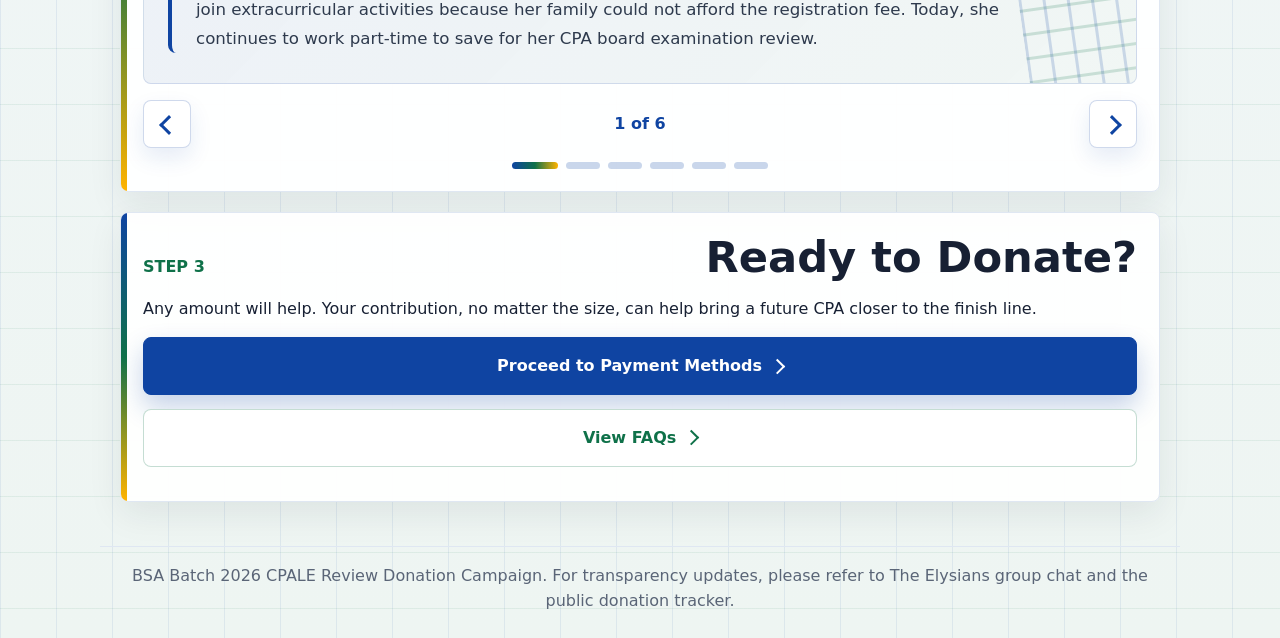
==== commit 3621f346: "Add FAQs section and navigation buttons for improved user experience" ====
--- a/index.html
+++ b/index.html
@@ -244,6 +244,7 @@
       
       <div class="button-group">
         <a class="primary-button" href="payment.html">Proceed to Payment Methods</a>
+        <a class="secondary-button" href="next-steps.html#faqs">View FAQs</a>
       </div>
     </section>
   </main>
